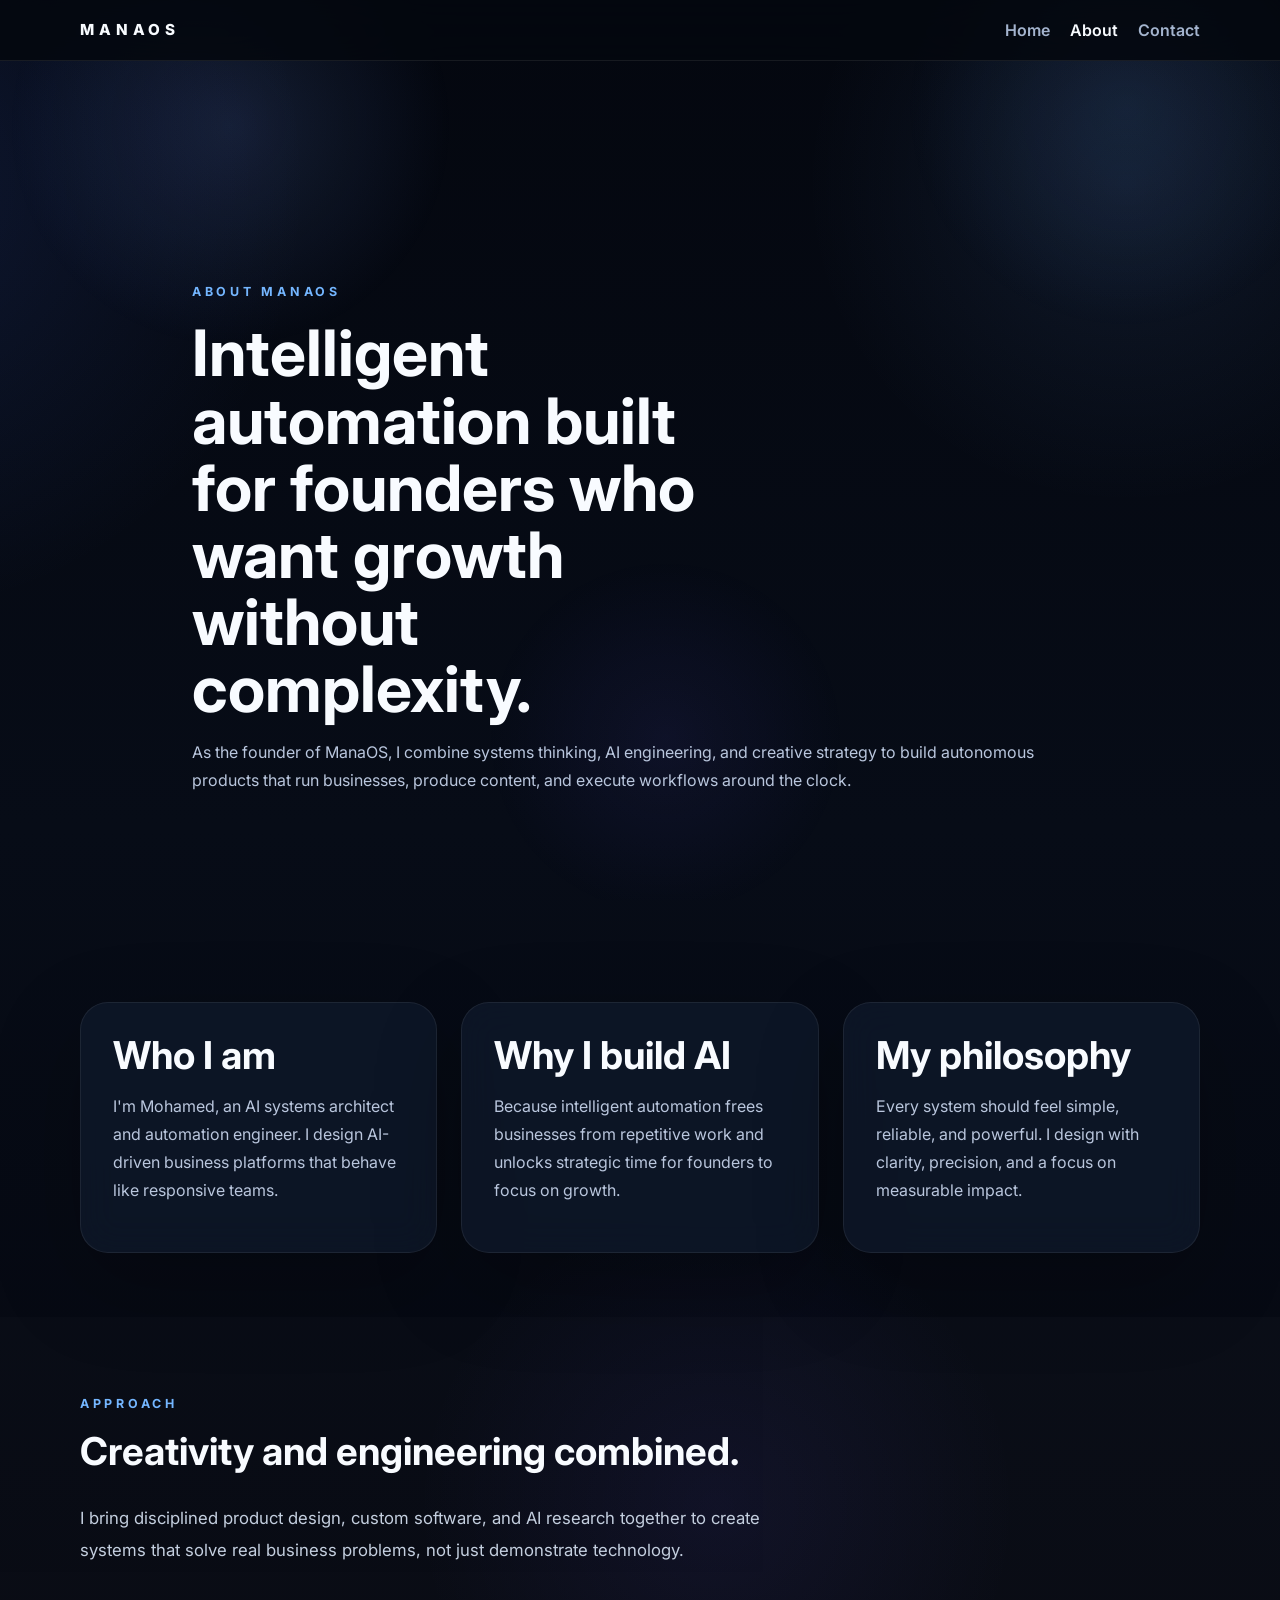
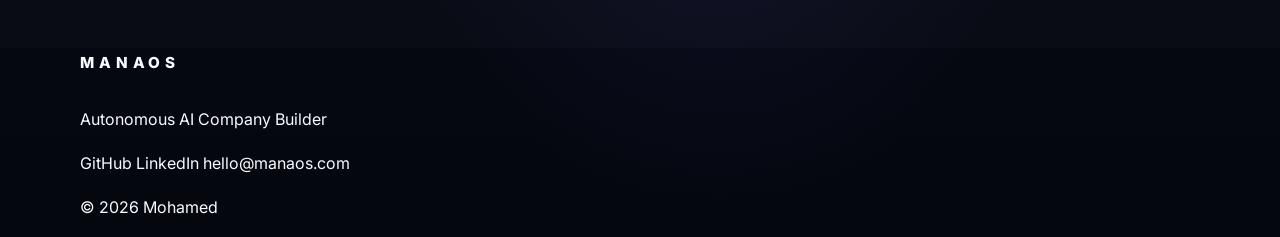
==== about.html @ f394d051 "Initial ManaOS site deploy" ====
<!DOCTYPE html>
<html lang="en">
  <head>
    <meta charset="UTF-8" />
    <meta name="viewport" content="width=device-width, initial-scale=1.0" />
    <title>About ManaOS</title>
    <meta
      name="description"
      content="Learn about ManaOS, the AI systems company that builds autonomous agents, automation, and business intelligence for modern companies."
    />
    <link rel="preconnect" href="https://fonts.googleapis.com" />
    <link rel="preconnect" href="https://fonts.gstatic.com" crossorigin />
    <link
      href="https://fonts.googleapis.com/css2?family=Inter:wght@400;500;600;700;800;900&display=swap"
      rel="stylesheet"
    />
    <link rel="stylesheet" href="styles.css" />
  </head>
  <body>
    <div class="background-layer"></div>

    <header class="site-header">
      <div class="container nav-bar">
        <a class="brand" href="index.html">ManaOS</a>
        <nav class="nav-links" aria-label="Primary navigation">
          <a href="index.html">Home</a>
          <a href="about.html" class="active">About</a>
          <a href="contact.html">Contact</a>
        </nav>
        <button class="nav-toggle" aria-label="Toggle navigation" aria-expanded="false">
          <span></span><span></span><span></span>
        </button>
      </div>
    </header>

    <main class="page-shell">
      <section class="hero-alt">
        <div class="container page-hero">
          <p class="eyebrow">About ManaOS</p>
          <h1>Intelligent automation built for founders who want growth without complexity.</h1>
          <p class="hero-text">As the founder of ManaOS, I combine systems thinking, AI engineering, and creative strategy to build autonomous products that run businesses, produce content, and execute workflows around the clock.</p>
        </div>
      </section>

      <section class="section section-fade">
        <div class="container about-grid">
          <article class="about-card">
            <h2>Who I am</h2>
            <p>I'm Mohamed, an AI systems architect and automation engineer. I design AI-driven business platforms that behave like responsive teams.</p>
          </article>
          <article class="about-card">
            <h2>Why I build AI</h2>
            <p>Because intelligent automation frees businesses from repetitive work and unlocks strategic time for founders to focus on growth.</p>
          </article>
          <article class="about-card">
            <h2>My philosophy</h2>
            <p>Every system should feel simple, reliable, and powerful. I design with clarity, precision, and a focus on measurable impact.</p>
          </article>
        </div>
      </section>

      <section class="section alt-section section-fade">
        <div class="container">
          <div class="section-heading">
            <p class="eyebrow">Approach</p>
            <h2>Creativity and engineering combined.</h2>
          </div>
          <p class="page-text">I bring disciplined product design, custom software, and AI research together to create systems that solve real business problems, not just demonstrate technology.</p>
        </div>
      </section>
    </main>

    <footer class="site-footer">
      <div class="container footer-row">
        <div>
          <a class="brand footer-brand" href="index.html">ManaOS</a>
          <p>Autonomous AI Company Builder</p>
        </div>
        <div>
          <a href="https://github.com/" target="_blank" rel="noreferrer">GitHub</a>
          <a href="https://linkedin.com" target="_blank" rel="noreferrer">LinkedIn</a>
          <a href="mailto:hello@manaos.com">hello@manaos.com</a>
        </div>
        <p>© <span id="year"></span> Mohamed</p>
      </div>
    </footer>

    <script src="script.js"></script>
  </body>
</html>
---- styles.css ----
:root {
  --bg: #04070f;
  --surface: rgba(14, 21, 36, 0.92);
  --surface-soft: rgba(22, 31, 53, 0.92);
  --text: #f8fbff;
  --muted: #a4b4ce;
  --border: rgba(255, 255, 255, 0.08);
  --accent: #7cc1ff;
  --accent-strong: #79a8ff;
  --shadow: 0 30px 90px rgba(0, 0, 0, 0.24);
}

* {
  box-sizing: border-box;
}

html {
  scroll-behavior: smooth;
}

body {
  margin: 0;
  min-height: 100vh;
  font-family: 'Inter', sans-serif;
  color: var(--text);
  background: radial-gradient(circle at top 10% left -10%, rgba(74, 120, 255, 0.14), transparent 20%),
    radial-gradient(circle at 88% 10%, rgba(107, 167, 255, 0.1), transparent 16%),
    radial-gradient(circle at 56% 82%, rgba(109, 92, 255, 0.08), transparent 18%),
    linear-gradient(180deg, #04070f 0%, #070c17 45%, #05070f 100%);
  line-height: 1.75;
}

a {
  color: inherit;
  text-decoration: none;
}

img {
  max-width: 100%;
  display: block;
}

button,
input,
textarea {
  font: inherit;
}

.container {
  width: min(1120px, calc(100% - 2rem));
  margin: 0 auto;
}

.site-header {
  position: sticky;
  top: 0;
  z-index: 20;
  backdrop-filter: blur(20px);
  background: rgba(4, 7, 15, 0.86);
  border-bottom: 1px solid var(--border);
}

.nav-bar {
  display: flex;
  align-items: center;
  justify-content: space-between;
  gap: 1rem;
  padding: 1rem 0;
}

.brand {
  font-size: 0.95rem;
  font-weight: 800;
  letter-spacing: 0.32em;
  text-transform: uppercase;
}

.nav-links {
  display: flex;
  align-items: center;
  gap: 1.25rem;
}

.nav-links a {
  color: var(--muted);
  font-weight: 600;
  transition: color 0.24s ease;
}

.nav-links a.active,
.nav-links a:hover {
  color: var(--text);
}

.nav-toggle {
  display: none;
  background: transparent;
  border: 0;
  padding: 0.3rem;
}

.nav-toggle span {
  display: block;
  width: 1.4rem;
  height: 2px;
  background: var(--text);
  margin: 0.28rem 0;
}

.background-layer {
  position: fixed;
  inset: 0;
  pointer-events: none;
  z-index: -1;
  background: radial-gradient(circle at 18% 14%, rgba(113, 156, 255, 0.15), transparent 17%),
    radial-gradient(circle at 88% 12%, rgba(107, 167, 255, 0.1), transparent 16%),
    radial-gradient(circle at 52% 82%, rgba(109, 92, 255, 0.08), transparent 18%);
}

.hero,
.hero-alt {
  padding: 5rem 0 4rem;
}

.hero {
  min-height: calc(100vh - 92px);
  display: grid;
  align-items: center;
}

.hero-grid,
.contact-grid,
.solution-grid,
.project-grid,
.stack-grid,
.process-grid,
.stats-grid,
.about-grid,
.footer-grid,
.cta-grid {
  display: grid;
  gap: 1.5rem;
}

.hero-grid {
  grid-template-columns: 1.4fr 0.9fr;
  align-items: center;
}

.hero-copy {
  max-width: 42rem;
}

.eyebrow {
  display: inline-block;
  margin-bottom: 1rem;
  font-size: 0.78rem;
  font-weight: 700;
  letter-spacing: 0.3em;
  text-transform: uppercase;
  color: #74b6ff;
}

h1,
h2,
h3 {
  margin: 0;
  line-height: 1.05;
}

h1 {
  font-size: clamp(3rem, 5vw, 4.6rem);
  max-width: 13ch;
}

h2 {
  font-size: clamp(1.95rem, 3vw, 2.7rem);
}

h3 {
  font-size: 1.15rem;
}

.hero-text,
.page-text,
.solution-card p,
.project-card p,
.stack-card p,
.process-step p,
.stat-card p,
.contact-card p,
.about-card p,
.hero-panel p {
  color: #b9c6dd;
}

.hero-actions {
  display: flex;
  flex-wrap: wrap;
  gap: 1rem;
  margin: 2rem 0 2.2rem;
}

.hero-pill-row {
  display: flex;
  flex-wrap: wrap;
  gap: 0.75rem;
}

.hero-pill-row span,
.panel-label {
  display: inline-flex;
  align-items: center;
  padding: 0.65rem 0.95rem;
  border-radius: 999px;
  background: rgba(255, 255, 255, 0.05);
  border: 1px solid rgba(255, 255, 255, 0.08);
  font-size: 0.85rem;
  color: #d8e4f7;
}

.panel-card,
.solution-card,
.project-card,
.stack-card,
.process-step,
.stat-card,
.contact-card,
.about-card,
.hero-panel {
  background: rgba(14, 23, 39, 0.9);
  border: 1px solid rgba(255, 255, 255, 0.07);
  border-radius: 1.75rem;
  box-shadow: var(--shadow);
  backdrop-filter: blur(18px);
}

.hero-panel {
  padding: 2rem;
}

.panel-list {
  list-style: none;
  padding: 0;
  margin: 1.25rem 0 0;
  display: grid;
  gap: 0.85rem;
}

.panel-list li {
  line-height: 1.85;
}

.btn {
  display: inline-flex;
  align-items: center;
  justify-content: center;
  padding: 1rem 1.5rem;
  border-radius: 999px;
  border: 1px solid transparent;
  font-weight: 700;
  cursor: pointer;
  transition: transform 0.24s ease, box-shadow 0.24s ease, border-color 0.24s ease, background-color 0.24s ease;
}

.btn:hover {
  transform: translateY(-2px);
}

.btn-primary {
  background: linear-gradient(135deg, #6ab6ff, #8475ff);
  color: #070912;
  box-shadow: 0 18px 40px rgba(102, 130, 255, 0.24);
}

.btn-secondary {
  background: rgba(255, 255, 255, 0.05);
  border-color: rgba(255, 255, 255, 0.14);
  color: #ecf2ff;
}

.btn-large {
  min-width: 240px;
}

.section {
  padding: 4rem 0;
}

.alt-section {
  background: rgba(255, 255, 255, 0.015);
}

.section-heading {
  margin-bottom: 2rem;
}

.solution-grid,
.project-grid,
.stack-grid,
.process-grid,
.stats-grid,
.about-grid {
  grid-template-columns: repeat(3, minmax(0, 1fr));
}

.solution-card,
.project-card,
.stack-card,
.process-step,
.about-card,
.stat-card,
.contact-card {
  padding: 2rem;
}

.solution-card,
.project-card,
.stack-card,
.process-step,
.stat-card,
.contact-card {
  transition: transform 0.25s ease, border-color 0.25s ease, background 0.25s ease;
}

.solution-card:hover,
.project-card:hover,
.stack-card:hover,
.process-step:hover,
.stat-card:hover,
.contact-card:hover {
  border-color: rgba(114, 168, 255, 0.24);
  transform: translateY(-6px);
}

.project-card {
  display: grid;
  gap: 1rem;
}

.project-icon,
.tech-icon {
  width: 3rem;
  height: 3rem;
  display: inline-flex;
  align-items: center;
  justify-content: center;
  border-radius: 1rem;
  background: rgba(255, 255, 255, 0.06);
  color: #d9e4ff;
  font-weight: 800;
  font-size: 1rem;
}

.stack-card {
  display: grid;
  gap: 1rem;
}

.process-step {
  padding: 1.85rem;
}

.step-number {
  display: inline-flex;
  align-items: center;
  justify-content: center;
  padding: 0.7rem 1rem;
  border-radius: 999px;
  background: rgba(87, 143, 255, 0.17);
  color: #bbd5ff;
  font-size: 0.92rem;
  font-weight: 700;
  margin-bottom: 1rem;
}

.stats-grid {
  grid-template-columns: repeat(5, minmax(0, 1fr));
}

.stat-card {
  text-align: left;
}

.stat-number {
  font-size: clamp(2.5rem, 3vw, 3rem);
  font-weight: 800;
  margin-bottom: 0.8rem;
  color: #ffffff;
}

.cta-section {
  padding: 4.5rem 0;
}

.cta-grid {
  grid-template-columns: 1.6fr 0.9fr;
  align-items: center;
  gap: 2rem;
}

.cta-copy h2 {
  margin-bottom: 1rem;
}

.footer-grid {
  grid-template-columns: 1.1fr 1fr 1fr;
  gap: 1rem;
  align-items: start;
  padding: 2rem 0 2.5rem;
  color: #8e9cb2;
}

.footer-brand {
  display: inline-block;
  margin-bottom: 0.75rem;
}

.footer-nav,
.footer-meta {
  display: flex;
  flex-wrap: wrap;
  gap: 1rem;
}

.footer-nav a,
.footer-meta a {
  color: #a6b1ce;
}

.page-shell {
  padding-top: 4rem;
}

.page-hero {
  max-width: 56rem;
  padding: 4rem 0;
}

.page-text {
  max-width: 44rem;
  color: #c4cfdf;
  font-size: 1.05rem;
  line-height: 1.9;
}

.contact-grid {
  grid-template-columns: 1fr 1fr;
}

.contact-card {
  display: grid;
  gap: 1rem;
}

.contact-card h2 {
  margin-top: 0;
}

.contact-form {
  display: grid;
  gap: 1.2rem;
}

.contact-form label {
  display: grid;
  gap: 0.55rem;
  font-weight: 600;
  color: #e2ecff;
}

.contact-form input,
.contact-form textarea {
  width: 100%;
  padding: 1rem 1.1rem;
  border-radius: 1rem;
  border: 1px solid rgba(255, 255, 255, 0.1);
  background: rgba(255, 255, 255, 0.03);
  color: #f4faff;
}

.section-fade {
  opacity: 0;
  transform: translateY(24px);
  transition: opacity 0.9s ease, transform 0.9s ease;
}

.section-fade.visible {
  opacity: 1;
  transform: translateY(0);
}

@media (max-width: 1080px) {
  .hero-grid,
  .cta-grid {
    grid-template-columns: 1fr;
  }

  .stats-grid {
    grid-template-columns: repeat(2, minmax(0, 1fr));
  }
}

@media (max-width: 860px) {
  .nav-toggle {
    display: block;
  }

  .nav-links {
    position: absolute;
    top: 100%;
    right: 1rem;
    flex-direction: column;
    align-items: flex-start;
    background: rgba(6, 11, 23, 0.96);
    border: 1px solid rgba(255, 255, 255, 0.08);
    padding: 1rem;
    border-radius: 1rem;
    box-shadow: 0 30px 90px rgba(0, 0, 0, 0.32);
    display: none;
  }

  .nav-links.open {
    display: flex;
  }

  .solution-grid,
  .project-grid,
  .stack-grid,
  .process-grid,
  .about-grid,
  .contact-grid {
    grid-template-columns: 1fr;
  }

  .footer-grid {
    grid-template-columns: 1fr;
  }
}

@media (max-width: 640px) {
  h1 {
    font-size: clamp(2.4rem, 7vw, 3.6rem);
  }

  .hero {
    padding-top: 3.5rem;
  }

  .hero-panel,
  .project-card,
  .stack-card,
  .solution-card,
  .process-step,
  .about-card,
  .stat-card,
  .contact-card {
    border-radius: 1.2rem;
  }

  .footer-nav,
  .footer-meta {
    flex-direction: column;
  }
}
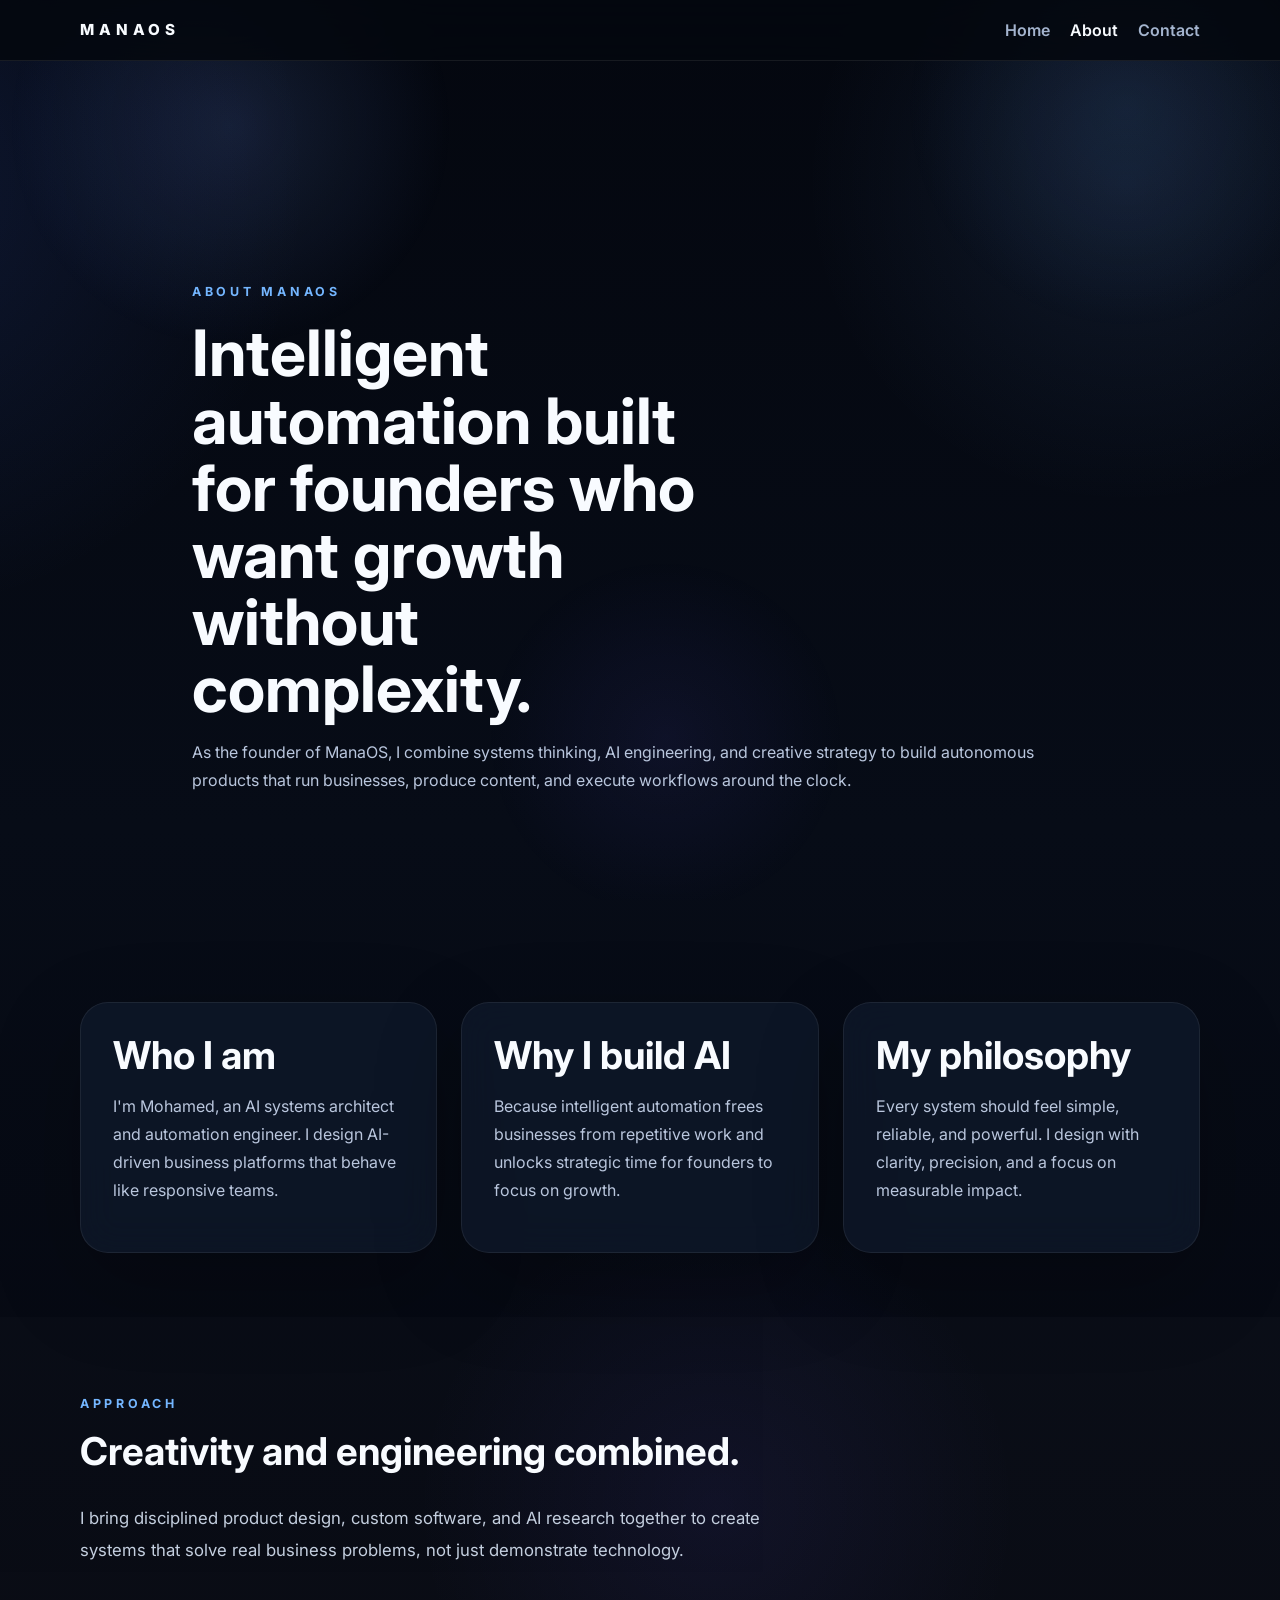
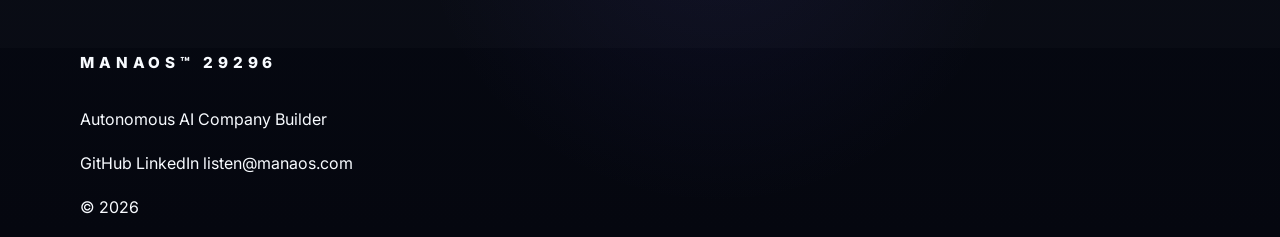
==== commit 1dff8b0f: "fix: expand hero panel and update footer/contact text" ====
--- a/about.html
+++ b/about.html
@@ -73,15 +73,15 @@
     <footer class="site-footer">
       <div class="container footer-row">
         <div>
-          <a class="brand footer-brand" href="index.html">ManaOS</a>
+          <a class="brand footer-brand" href="index.html">ManaOS™ 29296</a>
           <p>Autonomous AI Company Builder</p>
         </div>
         <div>
           <a href="https://github.com/" target="_blank" rel="noreferrer">GitHub</a>
           <a href="https://linkedin.com" target="_blank" rel="noreferrer">LinkedIn</a>
-          <a href="mailto:hello@manaos.com">hello@manaos.com</a>
+          <a href="mailto:listen@manaos.com">listen@manaos.com</a>
         </div>
-        <p>© <span id="year"></span> Mohamed</p>
+        <p>&copy; 2026</p>
       </div>
     </footer>
 
--- a/styles.css
+++ b/styles.css
@@ -1,5 +1,8 @@
 :root {
-  --bg: #04070f;
+  --bg: radial-gradient(circle at top 10% left -10%, rgba(74, 120, 255, 0.14), transparent 20%),
+    radial-gradient(circle at 88% 10%, rgba(107, 167, 255, 0.1), transparent 16%),
+    radial-gradient(circle at 56% 82%, rgba(109, 92, 255, 0.08), transparent 18%),
+    linear-gradient(180deg, #04070f 0%, #070c17 45%, #05070f 100%);
   --surface: rgba(14, 21, 36, 0.92);
   --surface-soft: rgba(22, 31, 53, 0.92);
   --text: #f8fbff;
@@ -8,6 +11,20 @@
   --accent: #7cc1ff;
   --accent-strong: #79a8ff;
   --shadow: 0 30px 90px rgba(0, 0, 0, 0.24);
+  --surface-contrast: rgba(255,255,255,0.03);
+}
+
+/* Light theme variables */
+body.light {
+  --bg: #f7f9fc;
+  --surface: #ffffff;
+  --surface-soft: #f4f7fb;
+  --text: #071021;
+  --muted: #556078;
+  --border: rgba(6, 16, 34, 0.06);
+  --accent: #3b82f6;
+  --accent-strong: #1e40af;
+  --shadow: 0 18px 40px rgba(10, 20, 40, 0.06);
 }
 
 * {
@@ -23,10 +40,7 @@
   min-height: 100vh;
   font-family: 'Inter', sans-serif;
   color: var(--text);
-  background: radial-gradient(circle at top 10% left -10%, rgba(74, 120, 255, 0.14), transparent 20%),
-    radial-gradient(circle at 88% 10%, rgba(107, 167, 255, 0.1), transparent 16%),
-    radial-gradient(circle at 56% 82%, rgba(109, 92, 255, 0.08), transparent 18%),
-    linear-gradient(180deg, #04070f 0%, #070c17 45%, #05070f 100%);
+  background: var(--bg);
   line-height: 1.75;
 }
 
@@ -60,6 +74,30 @@
   border-bottom: 1px solid var(--border);
 }
 
+.nav-actions {
+  display: flex;
+  align-items: center;
+  gap: .5rem;
+}
+
+.theme-toggle {
+  display: none;
+}
+
+/* Typewriter caret */
+[data-typewriter] {
+  /* allow wrapped heading text instead of hiding overflow */
+}
+.hero .typed-caret {
+  display: inline-block;
+  width: 2px;
+  height: 1.2em;
+  background: var(--accent);
+  margin-left: 6px;
+  animation: blink 1s steps(2,start) infinite;
+}
+@keyframes blink { to { visibility: hidden; } }
+
 .nav-bar {
   display: flex;
   align-items: center;
@@ -79,12 +117,14 @@
   display: flex;
   align-items: center;
   gap: 1.25rem;
+  flex-wrap: nowrap;
 }
 
 .nav-links a {
   color: var(--muted);
   font-weight: 600;
   transition: color 0.24s ease;
+  white-space: nowrap;
 }
 
 .nav-links a.active,
@@ -143,12 +183,20 @@
 }
 
 .hero-grid {
-  grid-template-columns: 1.4fr 0.9fr;
-  align-items: center;
+  grid-template-columns: 1.55fr 1fr;
+  align-items: center;
+  gap: 2rem;
 }
 
 .hero-copy {
   max-width: 42rem;
+}
+
+.hero-panel {
+  padding: 2rem;
+  min-width: 360px;
+  width: 100%;
+  max-width: 480px;
 }
 
 .eyebrow {
@@ -239,6 +287,21 @@
   padding: 2rem;
 }
 
+.hero-panel .panel-card {
+  display: grid;
+  gap: 1rem;
+  justify-items: center;
+  text-align: center;
+}
+.hero-panel .panel-list {
+  justify-items: center;
+  align-items: center;
+  width: 100%;
+}
+.hero-panel .panel-list li {
+  width: auto;
+}
+
 .panel-list {
   list-style: none;
   padding: 0;
@@ -404,11 +467,15 @@
 }
 
 .footer-grid {
-  grid-template-columns: 1.1fr 1fr 1fr;
+  grid-template-columns: repeat(3, minmax(0, 1fr));
   gap: 1rem;
-  align-items: start;
+  align-items: center;
   padding: 2rem 0 2.5rem;
   color: #8e9cb2;
+}
+
+.footer-meta p {
+  margin: 0;
 }
 
 .footer-brand {
@@ -443,6 +510,98 @@
   font-size: 1.05rem;
   line-height: 1.9;
 }
+
+/* Project filters and animations */
+.project-filters {
+  display: flex;
+  gap: .5rem;
+  margin-bottom: 1rem;
+}
+.filter-btn {
+  background: rgba(255,255,255,0.03);
+  border: 1px solid rgba(255,255,255,0.03);
+  color: var(--text);
+  padding: .35rem .6rem;
+  border-radius: 8px;
+  cursor: pointer;
+}
+.filter-btn.active { background: var(--accent); color: #fff; }
+.project-card { transition: transform .28s ease, opacity .28s ease; }
+.project-card.hidden { transform: translateY(10px) scale(.98); opacity: 0; pointer-events: none; }
+
+.project-carousel {
+  display: grid;
+  grid-template-columns: auto 1fr auto;
+  gap: 1rem;
+  align-items: center;
+  margin: 1.5rem 0 1rem;
+}
+.carousel-track-wrap {
+  overflow: hidden;
+  border-radius: 1.4rem;
+  border: 1px solid rgba(255, 255, 255, 0.08);
+  max-height: 360px;
+  background: rgba(255, 255, 255, 0.03);
+}
+.carousel-track {
+  display: flex;
+  transition: transform 0.35s ease;
+  min-height: 260px;
+}
+.carousel-slide {
+  min-width: 100%;
+  display: flex;
+  align-items: center;
+  justify-content: center;
+  padding: 1rem;
+}
+.carousel-slide img {
+  width: 100%;
+  height: auto;
+  max-height: 360px;
+  border-radius: 1.2rem;
+  object-fit: cover;
+  display: block;
+}
+.carousel-dots {
+  display: flex;
+  gap: 0.5rem;
+  justify-content: center;
+  margin-bottom: 1rem;
+}
+.carousel-dots button {
+  width: 0.9rem;
+  height: 0.9rem;
+  border-radius: 50%;
+  border: 1px solid rgba(255, 255, 255, 0.22);
+  background: rgba(255, 255, 255, 0.08);
+  cursor: pointer;
+  transition: background-color 0.2s ease, transform 0.2s ease;
+}
+.carousel-dots button.active {
+  background: var(--accent);
+  transform: scale(1.1);
+}
+.carousel-nav {
+  width: 3rem;
+  height: 3rem;
+  border-radius: 50%;
+  border: 1px solid rgba(255,255,255,0.16);
+  background: rgba(255,255,255,0.08);
+  color: #fff;
+  font-size: 1.3rem;
+  cursor: pointer;
+  display: inline-flex;
+  align-items: center;
+  justify-content: center;
+}
+.carousel-nav:disabled {
+  opacity: 0.35;
+  cursor: default;
+}
+
+/* Project modal tweaks */
+.project-modal { max-width: 720px; padding: 1.5rem; }
 
 .contact-grid {
   grid-template-columns: 1fr 1fr;
@@ -477,6 +636,40 @@
   border: 1px solid rgba(255, 255, 255, 0.1);
   background: rgba(255, 255, 255, 0.03);
   color: #f4faff;
+}
+
+/* Formspree UX: success / error messages and field errors */
+.fs-success {
+  background: linear-gradient(90deg,#e6ffea,#d8fff0);
+  color: #064e3b;
+  border: 1px solid rgba(6,78,59,0.08);
+  padding: 0.9rem 1rem;
+  border-radius: 0.8rem;
+  margin-bottom: 1rem;
+}
+.fs-error {
+  background: linear-gradient(90deg,#ffecec,#ffd6d6);
+  color: #6b0217;
+  border: 1px solid rgba(107,2,23,0.08);
+  padding: 0.9rem 1rem;
+  border-radius: 0.8rem;
+  margin-bottom: 1rem;
+}
+.field-error {
+  display: block;
+  color: #ffb4b4;
+  font-size: 0.9rem;
+  min-height: 1.2em;
+  margin-top: 0.35rem;
+}
+/* Honeypot (offscreen) */
+.hp-field {
+  position: absolute !important;
+  left: -10000px !important;
+  top: auto !important;
+  width: 1px !important;
+  height: 1px !important;
+  overflow: hidden !important;
 }
 
 .section-fade {
@@ -563,3 +756,54 @@
     flex-direction: column;
   }
 }
+
+/* Modal for success message */
+.modal-overlay {
+  position: fixed;
+  inset: 0;
+  background: rgba(2,6,23,0.6);
+  display: none;
+  align-items: center;
+  justify-content: center;
+  z-index: 9999;
+  padding: 2rem;
+}
+.modal-overlay.open {
+  display: flex;
+}
+.modal {
+  position: relative;
+  background: linear-gradient(180deg,#0b1220,#071024);
+  border-radius: 12px;
+  padding: 1.25rem 1.5rem;
+  max-width: 540px;
+  width: 100%;
+  box-shadow: 0 40px 120px rgba(2,6,23,0.7);
+  border: 1px solid rgba(255,255,255,0.04);
+}
+.modal-content h3 {
+  margin: 0 0 0.5rem;
+}
+.carousel-placeholder {
+  color: #d8e4ff;
+  font-size: 0.95rem;
+  text-align: center;
+  padding: 2.5rem 1rem;
+}
+.modal-content p {
+  color: #c7d5ea;
+  margin-bottom: 1rem;
+}
+.modal-close {
+  position: absolute;
+  right: 1.5rem;
+  top: 1rem;
+  background: transparent;
+  border: 0;
+  color: #dfeaff;
+  font-size: 1.6rem;
+  cursor: pointer;
+}
+.modal-ok {
+  margin-top: 0.5rem;
+}
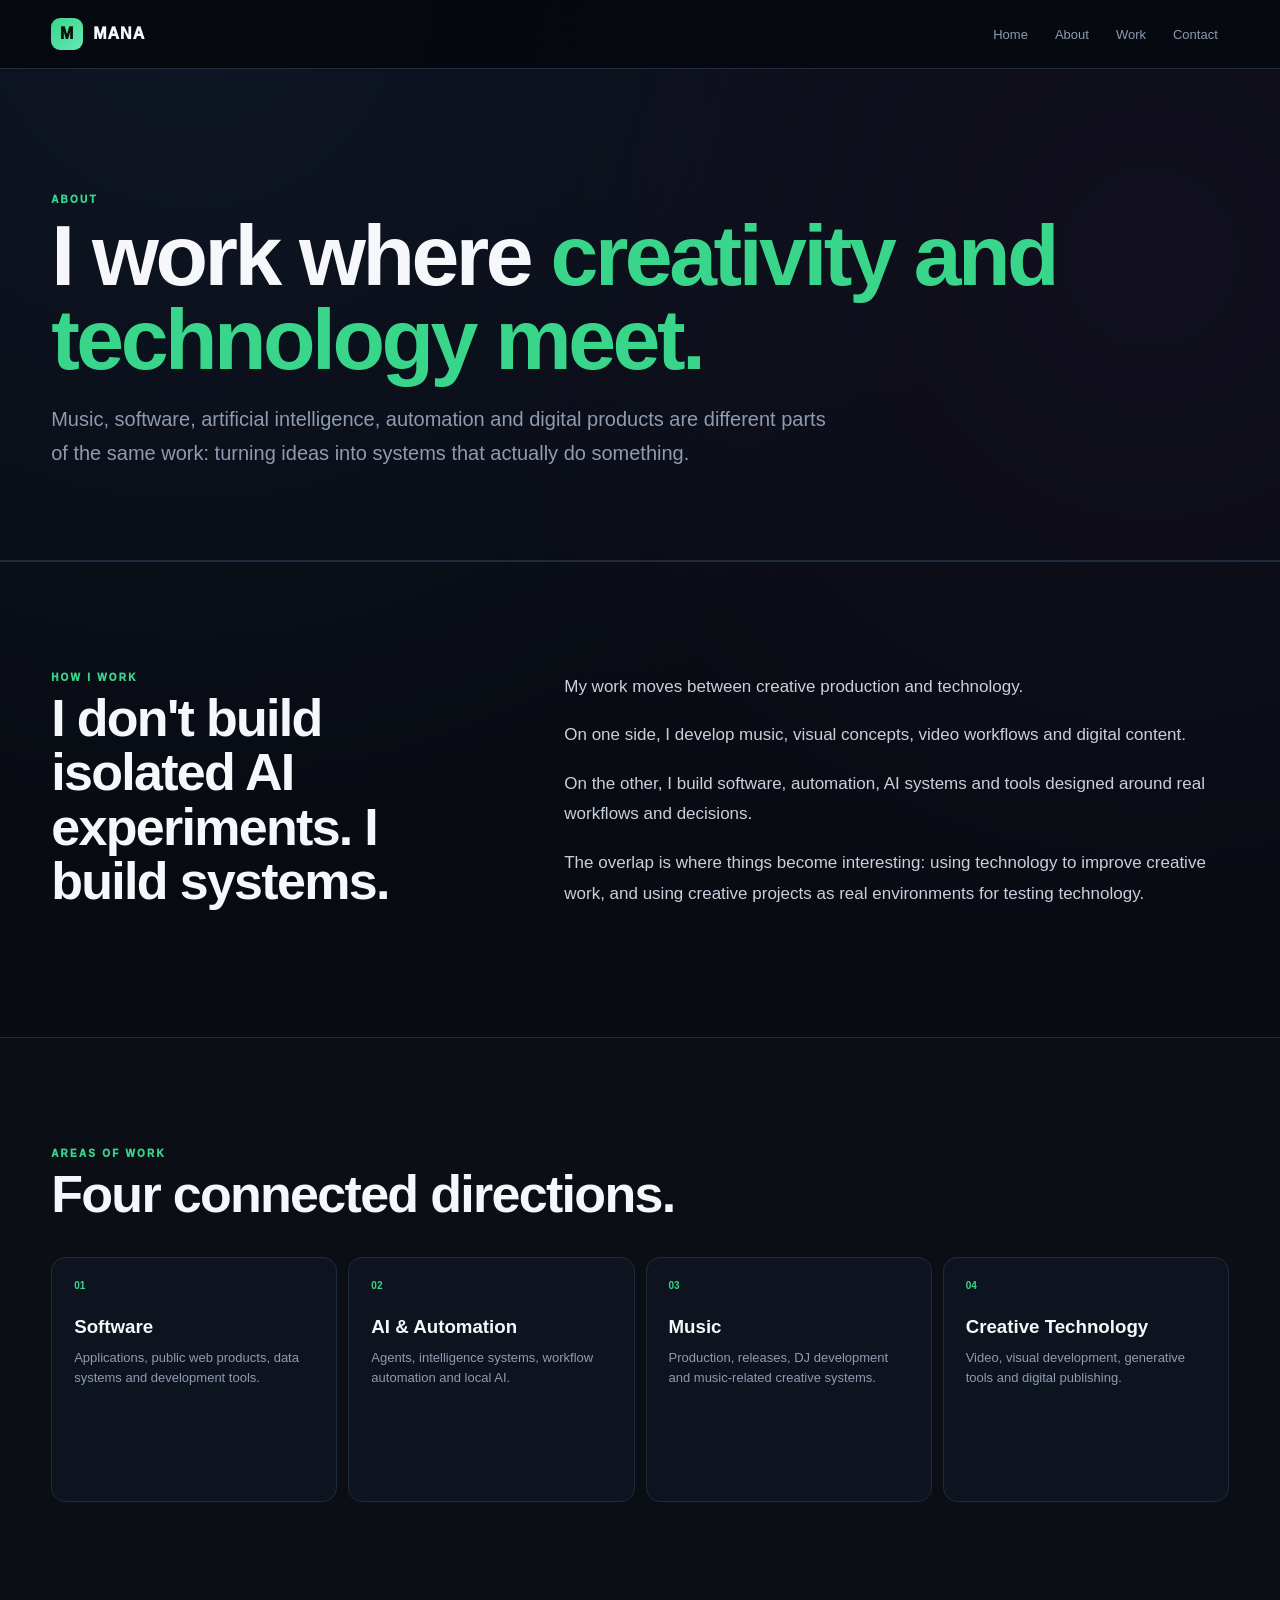
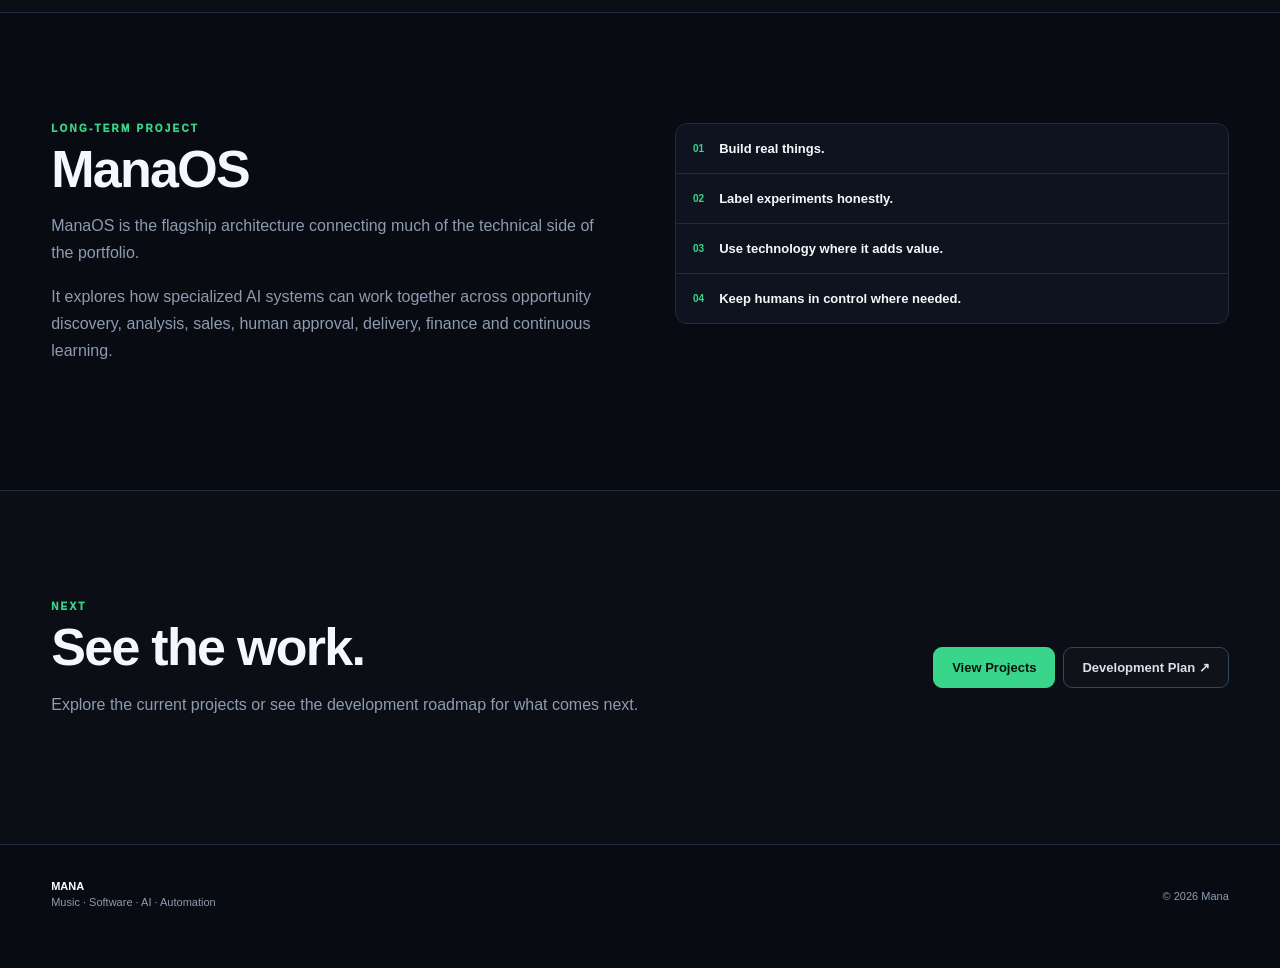
==== commit fe407cc9: "Rebuild Creative Hub V3.1" ====
--- a/about.html
+++ b/about.html
@@ -1,90 +1,425 @@
-<!DOCTYPE html>
+﻿<!DOCTYPE html>
 <html lang="en">
-  <head>
-    <meta charset="UTF-8" />
-    <meta name="viewport" content="width=device-width, initial-scale=1.0" />
-    <title>About ManaOS</title>
-    <meta
-      name="description"
-      content="Learn about ManaOS, the AI systems company that builds autonomous agents, automation, and business intelligence for modern companies."
-    />
-    <link rel="preconnect" href="https://fonts.googleapis.com" />
-    <link rel="preconnect" href="https://fonts.gstatic.com" crossorigin />
-    <link
-      href="https://fonts.googleapis.com/css2?family=Inter:wght@400;500;600;700;800;900&display=swap"
-      rel="stylesheet"
-    />
-    <link rel="stylesheet" href="styles.css" />
-  </head>
-  <body>
-    <div class="background-layer"></div>
-
-    <header class="site-header">
-      <div class="container nav-bar">
-        <a class="brand" href="index.html">ManaOS</a>
-        <nav class="nav-links" aria-label="Primary navigation">
-          <a href="index.html">Home</a>
-          <a href="about.html" class="active">About</a>
-          <a href="contact.html">Contact</a>
-        </nav>
-        <button class="nav-toggle" aria-label="Toggle navigation" aria-expanded="false">
-          <span></span><span></span><span></span>
-        </button>
-      </div>
-    </header>
-
-    <main class="page-shell">
-      <section class="hero-alt">
-        <div class="container page-hero">
-          <p class="eyebrow">About ManaOS</p>
-          <h1>Intelligent automation built for founders who want growth without complexity.</h1>
-          <p class="hero-text">As the founder of ManaOS, I combine systems thinking, AI engineering, and creative strategy to build autonomous products that run businesses, produce content, and execute workflows around the clock.</p>
-        </div>
-      </section>
-
-      <section class="section section-fade">
-        <div class="container about-grid">
-          <article class="about-card">
-            <h2>Who I am</h2>
-            <p>I'm Mohamed, an AI systems architect and automation engineer. I design AI-driven business platforms that behave like responsive teams.</p>
-          </article>
-          <article class="about-card">
-            <h2>Why I build AI</h2>
-            <p>Because intelligent automation frees businesses from repetitive work and unlocks strategic time for founders to focus on growth.</p>
-          </article>
-          <article class="about-card">
-            <h2>My philosophy</h2>
-            <p>Every system should feel simple, reliable, and powerful. I design with clarity, precision, and a focus on measurable impact.</p>
-          </article>
-        </div>
-      </section>
-
-      <section class="section alt-section section-fade">
-        <div class="container">
-          <div class="section-heading">
-            <p class="eyebrow">Approach</p>
-            <h2>Creativity and engineering combined.</h2>
-          </div>
-          <p class="page-text">I bring disciplined product design, custom software, and AI research together to create systems that solve real business problems, not just demonstrate technology.</p>
-        </div>
-      </section>
-    </main>
-
-    <footer class="site-footer">
-      <div class="container footer-row">
+
+<head>
+
+  <meta charset="UTF-8">
+
+  <meta
+    name="viewport"
+    content="width=device-width, initial-scale=1.0"
+  >
+
+  <meta
+    name="description"
+    content="About Mana — creator and developer working across music, software, AI, automation and digital products."
+  >
+
+  <title>
+    About — Mana
+  </title>
+
+  <link
+    rel="stylesheet"
+    href="styles.css?v=3.1.0"
+  >
+
+</head>
+
+
+<body>
+
+  <header class="site-header">
+
+    <div class="nav-shell">
+
+      <a
+        class="brand"
+        href="index.html"
+      >
+        <span class="brand-mark">
+          M
+        </span>
+
+        <span>
+          MANA
+        </span>
+      </a>
+
+
+      <nav class="desktop-nav">
+
+        <a href="index.html">
+          Home
+        </a>
+
+        <a href="about.html">
+          About
+        </a>
+
+        <a href="index.html#projects">
+          Work
+        </a>
+
+        <a href="contact.html">
+          Contact
+        </a>
+
+      </nav>
+
+
+      <button
+        id="menuButton"
+        class="menu-button"
+        type="button"
+        aria-label="Open navigation"
+        aria-expanded="false"
+      >
+        Menu
+      </button>
+
+    </div>
+
+
+    <nav
+      id="mobileNav"
+      class="mobile-nav"
+      hidden
+    >
+
+      <a href="index.html">
+        Home
+      </a>
+
+      <a href="about.html">
+        About
+      </a>
+
+      <a href="index.html#projects">
+        Work
+      </a>
+
+      <a href="contact.html">
+        Contact
+      </a>
+
+    </nav>
+
+  </header>
+
+
+  <main>
+
+
+    <section class="subpage-hero">
+
+      <div class="container">
+
+        <p class="eyebrow">
+          ABOUT
+        </p>
+
+        <h1>
+          I work where
+          <span>
+            creativity and technology meet.
+          </span>
+        </h1>
+
+        <p class="subpage-lead">
+          Music, software, artificial intelligence,
+          automation and digital products are different
+          parts of the same work: turning ideas into
+          systems that actually do something.
+        </p>
+
+      </div>
+
+    </section>
+
+
+    <section class="section">
+
+      <div class="container about-story">
+
         <div>
-          <a class="brand footer-brand" href="index.html">ManaOS™ 29296</a>
-          <p>Autonomous AI Company Builder</p>
-        </div>
+
+          <p class="eyebrow">
+            HOW I WORK
+          </p>
+
+          <h2>
+            I don't build isolated AI experiments.
+            I build systems.
+          </h2>
+
+        </div>
+
+
+        <div class="about-copy">
+
+          <p>
+            My work moves between creative production
+            and technology.
+          </p>
+
+          <p>
+            On one side, I develop music, visual concepts,
+            video workflows and digital content.
+          </p>
+
+          <p>
+            On the other, I build software, automation,
+            AI systems and tools designed around real
+            workflows and decisions.
+          </p>
+
+          <p>
+            The overlap is where things become interesting:
+            using technology to improve creative work,
+            and using creative projects as real environments
+            for testing technology.
+          </p>
+
+        </div>
+
+      </div>
+
+    </section>
+
+
+    <section class="section section-alt">
+
+      <div class="container">
+
+        <div class="section-heading">
+
+          <p class="eyebrow">
+            AREAS OF WORK
+          </p>
+
+          <h2>
+            Four connected directions.
+          </h2>
+
+        </div>
+
+
+        <div class="category-grid">
+
+          <article class="category-card">
+
+            <span class="category-index">
+              01
+            </span>
+
+            <h3>
+              Software
+            </h3>
+
+            <p>
+              Applications, public web products,
+              data systems and development tools.
+            </p>
+
+          </article>
+
+
+          <article class="category-card">
+
+            <span class="category-index">
+              02
+            </span>
+
+            <h3>
+              AI & Automation
+            </h3>
+
+            <p>
+              Agents, intelligence systems,
+              workflow automation and local AI.
+            </p>
+
+          </article>
+
+
+          <article class="category-card">
+
+            <span class="category-index">
+              03
+            </span>
+
+            <h3>
+              Music
+            </h3>
+
+            <p>
+              Production, releases, DJ development
+              and music-related creative systems.
+            </p>
+
+          </article>
+
+
+          <article class="category-card">
+
+            <span class="category-index">
+              04
+            </span>
+
+            <h3>
+              Creative Technology
+            </h3>
+
+            <p>
+              Video, visual development,
+              generative tools and digital publishing.
+            </p>
+
+          </article>
+
+        </div>
+
+      </div>
+
+    </section>
+
+
+    <section class="section">
+
+      <div class="container about-flagship">
+
         <div>
-          <a href="https://github.com/" target="_blank" rel="noreferrer">GitHub</a>
-          <a href="https://linkedin.com" target="_blank" rel="noreferrer">LinkedIn</a>
-          <a href="mailto:listen@manaos.com">listen@manaos.com</a>
-        </div>
-        <p>&copy; 2026</p>
-      </div>
-    </footer>
-
-    <script src="script.js"></script>
-  </body>
+
+          <p class="eyebrow">
+            LONG-TERM PROJECT
+          </p>
+
+          <h2>
+            ManaOS
+          </h2>
+
+          <p>
+            ManaOS is the flagship architecture connecting
+            much of the technical side of the portfolio.
+          </p>
+
+          <p>
+            It explores how specialized AI systems can work
+            together across opportunity discovery, analysis,
+            sales, human approval, delivery, finance and
+            continuous learning.
+          </p>
+
+        </div>
+
+
+        <div class="about-principles">
+
+          <article>
+            <span>01</span>
+            <strong>Build real things.</strong>
+          </article>
+
+          <article>
+            <span>02</span>
+            <strong>Label experiments honestly.</strong>
+          </article>
+
+          <article>
+            <span>03</span>
+            <strong>Use technology where it adds value.</strong>
+          </article>
+
+          <article>
+            <span>04</span>
+            <strong>Keep humans in control where needed.</strong>
+          </article>
+
+        </div>
+
+      </div>
+
+    </section>
+
+
+    <section class="section section-alt">
+
+      <div class="container contact-layout">
+
+        <div>
+
+          <p class="eyebrow">
+            NEXT
+          </p>
+
+          <h2>
+            See the work.
+          </h2>
+
+          <p>
+            Explore the current projects or see the
+            development roadmap for what comes next.
+          </p>
+
+        </div>
+
+
+        <div class="contact-actions">
+
+          <a
+            class="button primary"
+            href="index.html#projects"
+          >
+            View Projects
+          </a>
+
+          <a
+            class="button secondary"
+            href="https://manarazek-hue.github.io/development-dashboard/?view=presentation"
+            target="_blank"
+            rel="noopener noreferrer"
+          >
+            Development Plan ↗
+          </a>
+
+        </div>
+
+      </div>
+
+    </section>
+
+
+  </main>
+
+
+  <footer>
+
+    <div class="container footer-layout">
+
+      <div>
+
+        <strong>
+          MANA
+        </strong>
+
+        <p>
+          Music · Software · AI · Automation
+        </p>
+
+      </div>
+
+      <p>
+        © 2026 Mana
+      </p>
+
+    </div>
+
+  </footer>
+
+
+  <script src="script.js?v=3.1.0"></script>
+
+</body>
+
 </html>
--- a/styles.css
+++ b/styles.css
@@ -1,809 +1,2225 @@
-:root {
-  --bg: radial-gradient(circle at top 10% left -10%, rgba(74, 120, 255, 0.14), transparent 20%),
-    radial-gradient(circle at 88% 10%, rgba(107, 167, 255, 0.1), transparent 16%),
-    radial-gradient(circle at 56% 82%, rgba(109, 92, 255, 0.08), transparent 18%),
-    linear-gradient(180deg, #04070f 0%, #070c17 45%, #05070f 100%);
-  --surface: rgba(14, 21, 36, 0.92);
-  --surface-soft: rgba(22, 31, 53, 0.92);
-  --text: #f8fbff;
-  --muted: #a4b4ce;
-  --border: rgba(255, 255, 255, 0.08);
-  --accent: #7cc1ff;
-  --accent-strong: #79a8ff;
-  --shadow: 0 30px 90px rgba(0, 0, 0, 0.24);
-  --surface-contrast: rgba(255,255,255,0.03);
-}
-
-/* Light theme variables */
-body.light {
-  --bg: #f7f9fc;
-  --surface: #ffffff;
-  --surface-soft: #f4f7fb;
-  --text: #071021;
-  --muted: #556078;
-  --border: rgba(6, 16, 34, 0.06);
-  --accent: #3b82f6;
-  --accent-strong: #1e40af;
-  --shadow: 0 18px 40px rgba(10, 20, 40, 0.06);
-}
+﻿:root {
+  --bg: #080b12;
+  --surface: #0e141f;
+  --surface-2: #121a27;
+  --surface-3: #172131;
+
+  --line: #202b3b;
+  --line-bright: #34455e;
+
+  --text: #f5f7fb;
+  --muted: #8e9bb0;
+  --muted-2: #637086;
+
+  --green: #39d58a;
+  --blue: #6699ff;
+  --orange: #ffb65b;
+
+  --radius: 18px;
+
+  --shadow:
+    0 25px 80px
+    rgba(0,0,0,.28);
+}
+
 
 * {
   box-sizing: border-box;
 }
 
+
 html {
   scroll-behavior: smooth;
 }
 
+
 body {
   margin: 0;
+
   min-height: 100vh;
-  font-family: 'Inter', sans-serif;
+
+  background:
+    radial-gradient(
+      circle at 15% 0%,
+      rgba(53,86,150,.14),
+      transparent 30%
+    ),
+    radial-gradient(
+      circle at 90% 10%,
+      rgba(117,62,155,.09),
+      transparent 28%
+    ),
+    var(--bg);
+
   color: var(--text);
-  background: var(--bg);
-  line-height: 1.75;
-}
+
+  font-family:
+    Inter,
+    "Segoe UI",
+    Arial,
+    sans-serif;
+}
+
+
+a,
+button {
+  font: inherit;
+}
+
 
 a {
   color: inherit;
-  text-decoration: none;
-}
-
-img {
-  max-width: 100%;
-  display: block;
-}
-
-button,
-input,
-textarea {
-  font: inherit;
-}
+}
+
+
+button {
+  color: inherit;
+}
+
 
 .container {
-  width: min(1120px, calc(100% - 2rem));
-  margin: 0 auto;
-}
+  width: min(1180px, 92%);
+  margin: auto;
+}
+
+
+/* =========================================================
+   HEADER
+   ========================================================= */
 
 .site-header {
   position: sticky;
   top: 0;
-  z-index: 20;
-  backdrop-filter: blur(20px);
-  background: rgba(4, 7, 15, 0.86);
-  border-bottom: 1px solid var(--border);
-}
-
-.nav-actions {
+
+  z-index: 100;
+
+  border-bottom:
+    1px solid var(--line);
+
+  background:
+    rgba(6,9,15,.92);
+
+  backdrop-filter:
+    blur(16px);
+}
+
+
+.nav-shell {
+  width: min(1180px, 92%);
+
+  min-height: 68px;
+
+  margin: auto;
+
   display: flex;
+
   align-items: center;
-  gap: .5rem;
-}
-
-.theme-toggle {
+
+  gap: 35px;
+}
+
+
+.brand {
+  display: flex;
+
+  align-items: center;
+
+  gap: 10px;
+
+  text-decoration: none;
+
+  font-weight: 950;
+
+  letter-spacing: 1px;
+}
+
+
+.brand-mark {
+  width: 32px;
+  height: 32px;
+
+  display: grid;
+
+  place-items: center;
+
+  border-radius: 9px;
+
+  background:
+    linear-gradient(
+      135deg,
+      var(--green),
+      #66e8b6
+    );
+
+  color: #04140c;
+
+  font-weight: 950;
+}
+
+
+.desktop-nav {
+  margin-left: auto;
+
+  display: flex;
+
+  gap: 5px;
+}
+
+
+.desktop-nav a {
+  padding:
+    8px 11px;
+
+  border-radius: 8px;
+
+  color: var(--muted);
+
+  text-decoration: none;
+
+  font-size: 13px;
+}
+
+
+.desktop-nav a:hover {
+  color: white;
+
+  background:
+    var(--surface);
+}
+
+
+.menu-button {
   display: none;
-}
-
-/* Typewriter caret */
-[data-typewriter] {
-  /* allow wrapped heading text instead of hiding overflow */
-}
-.hero .typed-caret {
-  display: inline-block;
-  width: 2px;
-  height: 1.2em;
-  background: var(--accent);
-  margin-left: 6px;
-  animation: blink 1s steps(2,start) infinite;
-}
-@keyframes blink { to { visibility: hidden; } }
-
-.nav-bar {
-  display: flex;
-  align-items: center;
-  justify-content: space-between;
-  gap: 1rem;
-  padding: 1rem 0;
-}
-
-.brand {
-  font-size: 0.95rem;
-  font-weight: 800;
-  letter-spacing: 0.32em;
-  text-transform: uppercase;
-}
-
-.nav-links {
-  display: flex;
-  align-items: center;
-  gap: 1.25rem;
-  flex-wrap: nowrap;
-}
-
-.nav-links a {
-  color: var(--muted);
-  font-weight: 600;
-  transition: color 0.24s ease;
-  white-space: nowrap;
-}
-
-.nav-links a.active,
-.nav-links a:hover {
-  color: var(--text);
-}
-
-.nav-toggle {
+
+  margin-left: auto;
+
+  border:
+    1px solid var(--line);
+
+  border-radius: 8px;
+
+  padding:
+    8px 12px;
+
+  background: transparent;
+
+  cursor: pointer;
+}
+
+
+.mobile-nav {
+  width: min(1180px, 92%);
+
+  margin: auto;
+
+  padding:
+    0 0 15px;
+
+  display: grid;
+
+  gap: 5px;
+}
+
+
+.mobile-nav[hidden] {
   display: none;
-  background: transparent;
-  border: 0;
-  padding: 0.3rem;
-}
-
-.nav-toggle span {
-  display: block;
-  width: 1.4rem;
-  height: 2px;
-  background: var(--text);
-  margin: 0.28rem 0;
-}
-
-.background-layer {
-  position: fixed;
-  inset: 0;
-  pointer-events: none;
-  z-index: -1;
-  background: radial-gradient(circle at 18% 14%, rgba(113, 156, 255, 0.15), transparent 17%),
-    radial-gradient(circle at 88% 12%, rgba(107, 167, 255, 0.1), transparent 16%),
-    radial-gradient(circle at 52% 82%, rgba(109, 92, 255, 0.08), transparent 18%);
-}
-
-.hero,
-.hero-alt {
-  padding: 5rem 0 4rem;
-}
-
-.hero {
-  min-height: calc(100vh - 92px);
-  display: grid;
-  align-items: center;
-}
-
-.hero-grid,
-.contact-grid,
-.solution-grid,
-.project-grid,
-.stack-grid,
-.process-grid,
-.stats-grid,
-.about-grid,
-.footer-grid,
-.cta-grid {
-  display: grid;
-  gap: 1.5rem;
-}
-
-.hero-grid {
-  grid-template-columns: 1.55fr 1fr;
-  align-items: center;
-  gap: 2rem;
-}
-
-.hero-copy {
-  max-width: 42rem;
-}
-
-.hero-panel {
-  padding: 2rem;
-  min-width: 360px;
-  width: 100%;
-  max-width: 480px;
-}
+}
+
+
+.mobile-nav a {
+  padding: 10px;
+
+  border-radius: 8px;
+
+  color: var(--muted);
+
+  text-decoration: none;
+}
+
+
+.mobile-nav a:hover {
+  color: white;
+
+  background:
+    var(--surface);
+}
+
+
+/* =========================================================
+   TYPOGRAPHY
+   ========================================================= */
 
 .eyebrow {
-  display: inline-block;
-  margin-bottom: 1rem;
-  font-size: 0.78rem;
-  font-weight: 700;
-  letter-spacing: 0.3em;
-  text-transform: uppercase;
-  color: #74b6ff;
-}
+  margin:
+    0 0 8px;
+
+  color: var(--green);
+
+  font-size: 10px;
+
+  font-weight: 950;
+
+  letter-spacing: 2.2px;
+}
+
 
 h1,
 h2,
+h3,
+p {
+  overflow-wrap: anywhere;
+}
+
+
+h1 {
+  margin:
+    0 0 20px;
+
+  font-size:
+    clamp(48px,7vw,86px);
+
+  line-height: .98;
+
+  letter-spacing: -3.5px;
+}
+
+
+h1 span {
+  color: var(--green);
+}
+
+
+h2 {
+  margin:
+    0 0 13px;
+
+  font-size:
+    clamp(32px,4.5vw,52px);
+
+  line-height: 1.05;
+
+  letter-spacing: -1.7px;
+}
+
+
 h3 {
-  margin: 0;
-  line-height: 1.05;
-}
-
-h1 {
-  font-size: clamp(3rem, 5vw, 4.6rem);
-  max-width: 13ch;
-}
-
-h2 {
-  font-size: clamp(1.95rem, 3vw, 2.7rem);
-}
-
-h3 {
-  font-size: 1.15rem;
-}
-
-.hero-text,
-.page-text,
-.solution-card p,
-.project-card p,
-.stack-card p,
-.process-step p,
-.stat-card p,
-.contact-card p,
-.about-card p,
-.hero-panel p {
-  color: #b9c6dd;
-}
+  margin:
+    0 0 10px;
+}
+
+
+/* =========================================================
+   BUTTONS
+   ========================================================= */
+
+.button {
+  display: inline-flex;
+
+  align-items: center;
+
+  justify-content: center;
+
+  padding:
+    12px 18px;
+
+  border-radius: 9px;
+
+  text-decoration: none;
+
+  font-weight: 850;
+
+  font-size: 13px;
+}
+
+
+.button.primary {
+  border:
+    1px solid var(--green);
+
+  background: var(--green);
+
+  color: #04140c;
+}
+
+
+.button.secondary {
+  border:
+    1px solid var(--line-bright);
+
+  background:
+    rgba(255,255,255,.015);
+
+  color: #d9e0e9;
+}
+
+
+.button:hover {
+  filter: brightness(1.07);
+}
+
+
+/* =========================================================
+   HERO
+   ========================================================= */
+
+.hero {
+  padding:
+    clamp(70px,10vw,135px)
+    0
+    clamp(70px,9vw,115px);
+}
+
+
+.hero-grid {
+  display: grid;
+
+  grid-template-columns:
+    minmax(0,1.4fr)
+    minmax(300px,.6fr);
+
+  gap: 65px;
+
+  align-items: center;
+}
+
+
+.hero-lead {
+  max-width: 760px;
+
+  margin:
+    0 0 28px;
+
+  color: var(--muted);
+
+  font-size:
+    clamp(16px,2vw,20px);
+
+  line-height: 1.7;
+}
+
 
 .hero-actions {
   display: flex;
+
   flex-wrap: wrap;
-  gap: 1rem;
-  margin: 2rem 0 2.2rem;
-}
-
-.hero-pill-row {
+
+  gap: 9px;
+}
+
+
+.hero-panel {
+  padding: 24px;
+
+  border:
+    1px solid var(--line);
+
+  border-radius: var(--radius);
+
+  background:
+    linear-gradient(
+      145deg,
+      rgba(18,26,39,.94),
+      rgba(10,15,24,.94)
+    );
+
+  box-shadow:
+    var(--shadow);
+}
+
+
+.panel-label {
+  margin:
+    0 0 16px;
+
+  color: var(--muted);
+
+  font-size: 9px;
+
+  font-weight: 900;
+
+  letter-spacing: 1.5px;
+}
+
+
+.focus-list {
+  display: grid;
+
+  gap: 1px;
+
+  overflow: hidden;
+
+  border:
+    1px solid var(--line);
+
+  border-radius: 10px;
+
+  background:
+    var(--line);
+}
+
+
+.focus-list > div {
+  padding:
+    14px;
+
   display: flex;
+
+  align-items: center;
+
+  gap: 12px;
+
+  background:
+    var(--surface);
+}
+
+
+.focus-list span {
+  color: var(--green);
+
+  font-size: 10px;
+
+  font-weight: 900;
+}
+
+
+.focus-list strong {
+  font-size: 13px;
+}
+
+
+/* =========================================================
+   SECTIONS
+   ========================================================= */
+
+.section {
+  padding:
+    clamp(65px,9vw,110px)
+    0;
+
+  border-top:
+    1px solid var(--line);
+}
+
+
+.section-alt {
+  background:
+    rgba(255,255,255,.012);
+}
+
+
+.section-heading {
+  max-width: 800px;
+
+  margin-bottom: 35px;
+}
+
+
+.section-heading.compact {
+  margin-bottom: 28px;
+}
+
+
+.section-heading > p:last-child {
+  color: var(--muted);
+
+  line-height: 1.7;
+
+  font-size: 15px;
+}
+
+
+/* =========================================================
+   CATEGORIES
+   ========================================================= */
+
+.category-grid {
+  display: grid;
+
+  grid-template-columns:
+    repeat(4,1fr);
+
+  gap: 11px;
+}
+
+
+.category-card {
+  min-height: 245px;
+
+  padding: 22px;
+
+  display: flex;
+
+  flex-direction: column;
+
+  border:
+    1px solid var(--line);
+
+  border-radius: 14px;
+
+  background:
+    var(--surface);
+}
+
+
+.category-index {
+  color: var(--green);
+
+  font-size: 10px;
+
+  font-weight: 900;
+}
+
+
+.category-card h3 {
+  margin:
+    25px 0 10px;
+}
+
+
+.category-card p {
+  margin:
+    0 0 20px;
+
+  color: var(--muted);
+
+  line-height: 1.6;
+
+  font-size: 13px;
+}
+
+
+.tag-row {
+  margin-top: auto;
+
+  display: flex;
+
   flex-wrap: wrap;
-  gap: 0.75rem;
-}
-
-.hero-pill-row span,
-.panel-label {
-  display: inline-flex;
+
+  gap: 6px;
+}
+
+
+.tag-row span {
+  padding:
+    5px 8px;
+
+  border:
+    1px solid var(--line);
+
+  border-radius: 50px;
+
+  color: var(--muted);
+
+  font-size: 9px;
+}
+
+
+/* =========================================================
+   FLAGSHIP
+   ========================================================= */
+
+.flagship-layout {
+  display: grid;
+
+  grid-template-columns:
+    minmax(0,1fr)
+    minmax(320px,.9fr);
+
+  gap: 65px;
+
+  align-items: start;
+}
+
+
+.status-row {
+  margin-bottom: 13px;
+}
+
+
+.status {
+  display: inline-block;
+
+  padding:
+    5px 8px;
+
+  border-radius: 50px;
+
+  font-size: 8px;
+
+  font-weight: 950;
+
+  letter-spacing: 1px;
+}
+
+
+.status.active {
+  color: #bad1ff;
+
+  border:
+    1px solid
+    rgba(102,153,255,.35);
+
+  background:
+    rgba(102,153,255,.06);
+}
+
+
+.status.working {
+  color: var(--green);
+
+  border:
+    1px solid
+    rgba(57,213,138,.35);
+
+  background:
+    rgba(57,213,138,.06);
+}
+
+
+.status.prototype {
+  color: var(--orange);
+
+  border:
+    1px solid
+    rgba(255,182,91,.35);
+
+  background:
+    rgba(255,182,91,.06);
+}
+
+
+.status.concept {
+  color: #b99be8;
+
+  border:
+    1px solid
+    rgba(185,155,232,.35);
+
+  background:
+    rgba(185,155,232,.05);
+}
+
+
+.flagship-title {
+  margin-bottom: 2px;
+
+  font-size:
+    clamp(48px,7vw,80px);
+}
+
+
+.flagship-subtitle {
+  margin:
+    0 0 25px;
+
+  color: var(--green);
+
+  font-size: 17px;
+
+  font-weight: 850;
+}
+
+
+.flagship-copy {
+  color: var(--muted);
+
+  line-height: 1.75;
+
+  font-size: 15px;
+}
+
+
+.flagship-panel {
+  padding: 24px;
+
+  border:
+    1px solid var(--line);
+
+  border-radius: var(--radius);
+
+  background:
+    var(--surface);
+}
+
+
+.pipeline {
+  display: flex;
+
+  flex-wrap: wrap;
+
   align-items: center;
-  padding: 0.65rem 0.95rem;
-  border-radius: 999px;
-  background: rgba(255, 255, 255, 0.05);
-  border: 1px solid rgba(255, 255, 255, 0.08);
-  font-size: 0.85rem;
-  color: #d8e4f7;
-}
-
-.panel-card,
-.solution-card,
-.project-card,
-.stack-card,
-.process-step,
-.stat-card,
-.contact-card,
-.about-card,
-.hero-panel {
-  background: rgba(14, 23, 39, 0.9);
-  border: 1px solid rgba(255, 255, 255, 0.07);
-  border-radius: 1.75rem;
+
+  gap: 8px;
+}
+
+
+.pipeline span {
+  padding:
+    7px 9px;
+
+  border:
+    1px solid var(--line);
+
+  border-radius: 7px;
+
+  font-size: 10px;
+
+  font-weight: 800;
+}
+
+
+.pipeline i {
+  color: var(--green);
+
+  font-style: normal;
+}
+
+
+.proof-grid {
+  margin-top: 40px;
+
+  display: grid;
+
+  grid-template-columns:
+    repeat(4,1fr);
+
+  gap: 10px;
+}
+
+
+.proof-grid article {
+  padding: 18px;
+
+  border:
+    1px solid var(--line);
+
+  border-radius: 11px;
+
+  background:
+    var(--surface);
+}
+
+
+.proof-grid small {
+  display: block;
+
+  color: var(--muted);
+
+  font-size: 8px;
+
+  letter-spacing: 1px;
+}
+
+
+.proof-grid strong {
+  display: block;
+
+  margin-top: 8px;
+
+  font-size: 14px;
+}
+
+
+/* =========================================================
+   PROJECTS
+   ========================================================= */
+
+.project-grid {
+  display: grid;
+
+  grid-template-columns:
+    repeat(2,1fr);
+
+  gap: 12px;
+}
+
+
+.project-card {
+  min-height: 310px;
+
+  padding: 24px;
+
+  display: flex;
+
+  flex-direction: column;
+
+  border:
+    1px solid var(--line);
+
+  border-radius: 15px;
+
+  background:
+    var(--surface);
+}
+
+
+.featured-project {
+  border-color:
+    rgba(57,213,138,.35);
+
+  background:
+    linear-gradient(
+      145deg,
+      rgba(57,213,138,.045),
+      var(--surface)
+    );
+}
+
+
+.project-top {
+  display: flex;
+
+  justify-content:
+    space-between;
+
+  align-items: center;
+
+  gap: 15px;
+
+  margin-bottom: 25px;
+}
+
+
+.project-number {
+  color: var(--muted-2);
+
+  font-size: 11px;
+
+  font-weight: 900;
+}
+
+
+.project-card h3 {
+  font-size: 22px;
+}
+
+
+.project-type {
+  margin:
+    0 0 15px;
+
+  color: var(--green);
+
+  font-size: 11px;
+
+  font-weight: 800;
+}
+
+
+.project-card > p:not(.project-type) {
+  color: var(--muted);
+
+  line-height: 1.65;
+
+  font-size: 13px;
+}
+
+
+.project-actions {
+  margin-top: 15px;
+
+  display: flex;
+
+  flex-wrap: wrap;
+
+  gap: 14px;
+}
+
+
+.project-actions a {
+  color: var(--orange);
+
+  text-decoration: none;
+
+  font-size: 11px;
+
+  font-weight: 850;
+}
+
+
+.project-actions a:hover {
+  text-decoration: underline;
+}
+
+
+/* =========================================================
+   INDEPENDENT
+   ========================================================= */
+
+.independent-grid {
+  display: grid;
+
+  grid-template-columns:
+    repeat(2,1fr);
+
+  gap: 12px;
+}
+
+
+.independent-grid article {
+  padding: 24px;
+
+  border:
+    1px solid var(--line);
+
+  border-radius: 14px;
+
+  background:
+    var(--surface);
+}
+
+
+.independent-grid h3 {
+  margin:
+    20px 0 8px;
+}
+
+
+.independent-grid p {
+  color: var(--muted);
+
+  line-height: 1.6;
+}
+
+
+/* =========================================================
+   CREATIVE
+   ========================================================= */
+
+.creative-layout {
+  display: grid;
+
+  grid-template-columns:
+    .8fr 1.2fr;
+
+  gap: 60px;
+
+  align-items: center;
+}
+
+
+.creative-layout > div:first-child > p:last-child {
+  color: var(--muted);
+
+  line-height: 1.7;
+}
+
+
+.creative-flow {
+  display: flex;
+
+  flex-wrap: wrap;
+
+  align-items: center;
+
+  justify-content: center;
+
+  gap: 8px;
+
+  padding: 30px;
+
+  border:
+    1px solid var(--line);
+
+  border-radius: var(--radius);
+
+  background:
+    var(--surface);
+}
+
+
+.creative-flow span {
+  padding:
+    9px 11px;
+
+  border:
+    1px solid var(--line);
+
+  border-radius: 8px;
+
+  font-size: 11px;
+
+  font-weight: 800;
+}
+
+
+.creative-flow i {
+  color: var(--green);
+
+  font-style: normal;
+}
+
+
+/* =========================================================
+   ROADMAP
+   ========================================================= */
+
+.roadmap-card {
+  padding:
+    clamp(28px,5vw,55px);
+
+  border:
+    1px solid
+    rgba(57,213,138,.3);
+
+  border-radius: 20px;
+
+  background:
+    radial-gradient(
+      circle at 100% 0%,
+      rgba(57,213,138,.08),
+      transparent 35%
+    ),
+    var(--surface);
+
+  box-shadow:
+    var(--shadow);
+}
+
+
+.roadmap-copy {
+  max-width: 850px;
+}
+
+
+.roadmap-copy > p:last-child {
+  color: var(--muted);
+
+  line-height: 1.7;
+}
+
+
+.roadmap-budget {
+  margin:
+    35px 0 25px;
+
+  display: grid;
+
+  grid-template-columns:
+    repeat(3,1fr);
+
+  overflow: hidden;
+
+  border:
+    1px solid var(--line);
+
+  border-radius: 13px;
+
+  background:
+    var(--line);
+
+  gap: 1px;
+}
+
+
+.roadmap-budget > div {
+  padding: 20px;
+
+  background:
+    #0a0f18;
+}
+
+
+.roadmap-budget span {
+  display: block;
+
+  color: var(--muted);
+
+  font-size: 9px;
+
+  font-weight: 900;
+
+  letter-spacing: 1px;
+}
+
+
+.roadmap-budget strong {
+  display: block;
+
+  margin-top: 7px;
+
+  font-size: 20px;
+}
+
+
+.roadmap-total strong,
+.roadmap-total span {
+  color: var(--green);
+}
+
+
+.roadmap-actions {
+  display: flex;
+
+  flex-wrap: wrap;
+
+  gap: 9px;
+}
+
+
+/* =========================================================
+   CONTACT
+   ========================================================= */
+
+.contact-layout {
+  display: flex;
+
+  align-items: center;
+
+  justify-content:
+    space-between;
+
+  gap: 50px;
+}
+
+
+.contact-layout > div:first-child {
+  max-width: 720px;
+}
+
+
+.contact-layout p:last-child {
+  color: var(--muted);
+
+  line-height: 1.7;
+}
+
+
+.contact-actions {
+  flex-shrink: 0;
+
+  display: flex;
+
+  gap: 8px;
+}
+
+
+/* =========================================================
+   FOOTER
+   ========================================================= */
+
+footer {
+  padding:
+    35px 0 60px;
+
+  border-top:
+    1px solid var(--line);
+}
+
+
+.footer-layout {
+  display: flex;
+
+  justify-content:
+    space-between;
+
+  align-items: center;
+
+  gap: 30px;
+
+  color: var(--muted);
+
+  font-size: 11px;
+}
+
+
+.footer-layout strong {
+  color: white;
+}
+
+
+.footer-layout p {
+  margin:
+    4px 0 0;
+}
+
+
+/* =========================================================
+   RESPONSIVE
+   ========================================================= */
+
+@media (max-width: 900px) {
+
+  .hero-grid,
+  .flagship-layout,
+  .creative-layout {
+    grid-template-columns: 1fr;
+  }
+
+
+  .category-grid {
+    grid-template-columns:
+      repeat(2,1fr);
+  }
+
+
+  .hero-panel {
+    max-width: 600px;
+  }
+
+}
+
+
+@media (max-width: 700px) {
+
+  .desktop-nav {
+    display: none;
+  }
+
+
+  .menu-button {
+    display: block;
+  }
+
+
+  h1 {
+    font-size: 47px;
+
+    letter-spacing: -2.4px;
+  }
+
+
+  .hero {
+    padding:
+      70px 0;
+  }
+
+
+  .category-grid,
+  .project-grid,
+  .independent-grid,
+  .proof-grid,
+  .roadmap-budget {
+    grid-template-columns: 1fr;
+  }
+
+
+  .category-card {
+    min-height: 0;
+  }
+
+
+  .project-card {
+    min-height: 0;
+  }
+
+
+  .creative-flow {
+    flex-direction: column;
+  }
+
+
+  .creative-flow i {
+    transform:
+      rotate(90deg);
+  }
+
+
+  .contact-layout {
+    align-items:
+      flex-start;
+
+    flex-direction: column;
+  }
+
+
+  .contact-actions {
+    width: 100%;
+
+    flex-direction: column;
+  }
+
+
+  .contact-actions .button {
+    width: 100%;
+  }
+
+
+  .footer-layout {
+    align-items:
+      flex-start;
+
+    flex-direction: column;
+  }
+
+}
+
+/* =========================================================
+   V3 SUBPAGES
+   ========================================================= */
+
+.subpage-hero {
+  padding:
+    clamp(70px,10vw,125px)
+    0
+    clamp(55px,8vw,90px);
+
+  border-bottom:
+    1px solid var(--line);
+}
+
+
+.subpage-hero h1 {
+  max-width: 1050px;
+}
+
+
+.subpage-lead {
+  max-width: 780px;
+
+  margin: 0;
+
+  color: var(--muted);
+
+  font-size:
+    clamp(16px,2vw,20px);
+
+  line-height: 1.7;
+}
+
+
+/* CONTACT */
+
+.contact-page-grid {
+  display: grid;
+
+  grid-template-columns:
+    .8fr 1.2fr;
+
+  gap: 70px;
+
+  align-items: start;
+}
+
+
+.contact-topic-list {
+  display: grid;
+
+  gap: 1px;
+
+  margin-top: 30px;
+
+  overflow: hidden;
+
+  border:
+    1px solid var(--line);
+
+  border-radius: 12px;
+
+  background: var(--line);
+}
+
+
+.contact-topic-list article {
+  padding: 17px;
+
+  background: var(--surface);
+}
+
+
+.contact-topic-list strong {
+  font-size: 13px;
+}
+
+
+.contact-topic-list p {
+  margin:
+    6px 0 0;
+
+  color: var(--muted);
+
+  font-size: 11px;
+
+  line-height: 1.5;
+}
+
+
+.direct-contact {
+  margin-top: 28px;
+
+  display: grid;
+
+  gap: 7px;
+}
+
+
+.direct-contact span {
+  margin-top: 10px;
+
+  color: var(--muted);
+
+  font-size: 8px;
+
+  font-weight: 900;
+
+  letter-spacing: 1px;
+}
+
+
+.direct-contact a {
+  color: var(--green);
+
+  text-decoration: none;
+
+  font-weight: 800;
+}
+
+
+.direct-contact strong {
+  font-size: 13px;
+}
+
+
+.contact-form-panel {
+  padding:
+    clamp(22px,4vw,35px);
+
+  border:
+    1px solid var(--line);
+
+  border-radius: var(--radius);
+
+  background: var(--surface);
+
   box-shadow: var(--shadow);
-  backdrop-filter: blur(18px);
-}
-
-.hero-panel {
-  padding: 2rem;
-}
-
-.hero-panel .panel-card {
-  display: grid;
-  gap: 1rem;
-  justify-items: center;
+}
+
+
+.contact-field {
+  margin-bottom: 17px;
+}
+
+
+.contact-field label {
+  display: block;
+
+  margin-bottom: 7px;
+
+  font-size: 11px;
+
+  font-weight: 850;
+}
+
+
+.contact-field input,
+.contact-field textarea,
+.contact-field select {
+  width: 100%;
+
+  padding:
+    12px 13px;
+
+  border:
+    1px solid var(--line);
+
+  border-radius: 9px;
+
+  background:
+    #080c13;
+
+  color: white;
+
+  outline: none;
+}
+
+
+.contact-field textarea {
+  min-height: 150px;
+
+  resize: vertical;
+}
+
+
+.contact-field input:focus,
+.contact-field textarea:focus,
+.contact-field select:focus {
+  border-color: var(--blue);
+
+  box-shadow:
+    0 0 0 3px
+    rgba(102,153,255,.08);
+}
+
+
+.contact-submit {
+  width: 100%;
+
+  cursor: pointer;
+}
+
+
+.contact-submit:disabled {
+  opacity: .6;
+
+  cursor: wait;
+}
+
+
+.contact-honeypot {
+  position: absolute;
+
+  left: -9999px;
+
+  width: 1px;
+  height: 1px;
+
+  overflow: hidden;
+}
+
+
+.contact-error {
+  margin:
+    0 0 15px;
+
+  padding: 11px;
+
+  border:
+    1px solid
+    rgba(255,100,120,.35);
+
+  border-radius: 8px;
+
+  background:
+    rgba(255,100,120,.06);
+
+  color: #ffabb5;
+
+  font-size: 11px;
+}
+
+
+.contact-success {
   text-align: center;
-}
-.hero-panel .panel-list {
-  justify-items: center;
+
+  padding:
+    30px 10px;
+}
+
+
+.contact-success-mark {
+  width: 55px;
+  height: 55px;
+
+  margin:
+    0 auto 20px;
+
+  display: grid;
+
+  place-items: center;
+
+  border:
+    1px solid
+    rgba(57,213,138,.35);
+
+  border-radius: 50%;
+
+  background:
+    rgba(57,213,138,.08);
+
+  color: var(--green);
+
+  font-size: 22px;
+
+  font-weight: 950;
+}
+
+
+.contact-success h3 {
+  font-size: 24px;
+}
+
+
+.contact-success > p:not(.eyebrow) {
+  color: var(--muted);
+
+  line-height: 1.6;
+}
+
+
+.small-roadmap {
+  display: flex;
+
   align-items: center;
+
+  justify-content:
+    space-between;
+
+  gap: 50px;
+}
+
+
+.small-roadmap > div {
+  max-width: 750px;
+}
+
+
+.small-roadmap p:last-child {
+  color: var(--muted);
+
+  line-height: 1.7;
+}
+
+
+/* ABOUT */
+
+.about-story {
+  display: grid;
+
+  grid-template-columns:
+    .8fr 1.2fr;
+
+  gap: 70px;
+}
+
+
+.about-copy {
+  color: #c7d0dd;
+
+  font-size: 17px;
+
+  line-height: 1.8;
+}
+
+
+.about-copy p {
+  margin-top: 0;
+
+  margin-bottom: 18px;
+}
+
+
+.about-flagship {
+  display: grid;
+
+  grid-template-columns:
+    1fr 1fr;
+
+  gap: 70px;
+
+  align-items: start;
+}
+
+
+.about-flagship > div:first-child > p:not(.eyebrow) {
+  color: var(--muted);
+
+  line-height: 1.7;
+}
+
+
+.about-principles {
+  display: grid;
+
+  gap: 1px;
+
+  overflow: hidden;
+
+  border:
+    1px solid var(--line);
+
+  border-radius: 12px;
+
+  background: var(--line);
+}
+
+
+.about-principles article {
+  padding: 17px;
+
+  display: flex;
+
+  gap: 15px;
+
+  align-items: center;
+
+  background: var(--surface);
+}
+
+
+.about-principles span {
+  color: var(--green);
+
+  font-size: 10px;
+
+  font-weight: 900;
+}
+
+
+.about-principles strong {
+  font-size: 13px;
+}
+
+
+@media (max-width: 800px) {
+
+  .contact-page-grid,
+  .about-story,
+  .about-flagship {
+    grid-template-columns: 1fr;
+
+    gap: 40px;
+  }
+
+
+  .small-roadmap {
+    align-items: flex-start;
+
+    flex-direction: column;
+  }
+
+}
+
+
+@media (max-width: 700px) {
+
+  .subpage-hero {
+    padding:
+      65px 0 55px;
+  }
+
+
+  .small-roadmap .button {
+    width: 100%;
+  }
+
+}
+
+/* =========================================================
+   V3 SUBPAGES
+   ========================================================= */
+
+.subpage-hero {
+  padding:
+    clamp(70px,10vw,125px)
+    0
+    clamp(55px,8vw,90px);
+
+  border-bottom:
+    1px solid var(--line);
+}
+
+
+.subpage-hero h1 {
+  max-width: 1050px;
+}
+
+
+.subpage-lead {
+  max-width: 780px;
+
+  margin: 0;
+
+  color: var(--muted);
+
+  font-size:
+    clamp(16px,2vw,20px);
+
+  line-height: 1.7;
+}
+
+
+/* CONTACT */
+
+.contact-page-grid {
+  display: grid;
+
+  grid-template-columns:
+    .8fr 1.2fr;
+
+  gap: 70px;
+
+  align-items: start;
+}
+
+
+.contact-topic-list {
+  display: grid;
+
+  gap: 1px;
+
+  margin-top: 30px;
+
+  overflow: hidden;
+
+  border:
+    1px solid var(--line);
+
+  border-radius: 12px;
+
+  background: var(--line);
+}
+
+
+.contact-topic-list article {
+  padding: 17px;
+
+  background: var(--surface);
+}
+
+
+.contact-topic-list strong {
+  font-size: 13px;
+}
+
+
+.contact-topic-list p {
+  margin:
+    6px 0 0;
+
+  color: var(--muted);
+
+  font-size: 11px;
+
+  line-height: 1.5;
+}
+
+
+.direct-contact {
+  margin-top: 28px;
+
+  display: grid;
+
+  gap: 7px;
+}
+
+
+.direct-contact span {
+  margin-top: 10px;
+
+  color: var(--muted);
+
+  font-size: 8px;
+
+  font-weight: 900;
+
+  letter-spacing: 1px;
+}
+
+
+.direct-contact a {
+  color: var(--green);
+
+  text-decoration: none;
+
+  font-weight: 800;
+}
+
+
+.direct-contact strong {
+  font-size: 13px;
+}
+
+
+.contact-form-panel {
+  padding:
+    clamp(22px,4vw,35px);
+
+  border:
+    1px solid var(--line);
+
+  border-radius: var(--radius);
+
+  background: var(--surface);
+
+  box-shadow: var(--shadow);
+}
+
+
+.contact-field {
+  margin-bottom: 17px;
+}
+
+
+.contact-field label {
+  display: block;
+
+  margin-bottom: 7px;
+
+  font-size: 11px;
+
+  font-weight: 850;
+}
+
+
+.contact-field input,
+.contact-field textarea,
+.contact-field select {
   width: 100%;
-}
-.hero-panel .panel-list li {
-  width: auto;
-}
-
-.panel-list {
-  list-style: none;
-  padding: 0;
-  margin: 1.25rem 0 0;
-  display: grid;
-  gap: 0.85rem;
-}
-
-.panel-list li {
-  line-height: 1.85;
-}
-
-.btn {
-  display: inline-flex;
+
+  padding:
+    12px 13px;
+
+  border:
+    1px solid var(--line);
+
+  border-radius: 9px;
+
+  background:
+    #080c13;
+
+  color: white;
+
+  outline: none;
+}
+
+
+.contact-field textarea {
+  min-height: 150px;
+
+  resize: vertical;
+}
+
+
+.contact-field input:focus,
+.contact-field textarea:focus,
+.contact-field select:focus {
+  border-color: var(--blue);
+
+  box-shadow:
+    0 0 0 3px
+    rgba(102,153,255,.08);
+}
+
+
+.contact-submit {
+  width: 100%;
+
+  cursor: pointer;
+}
+
+
+.contact-submit:disabled {
+  opacity: .6;
+
+  cursor: wait;
+}
+
+
+.contact-honeypot {
+  position: absolute;
+
+  left: -9999px;
+
+  width: 1px;
+  height: 1px;
+
+  overflow: hidden;
+}
+
+
+.contact-error {
+  margin:
+    0 0 15px;
+
+  padding: 11px;
+
+  border:
+    1px solid
+    rgba(255,100,120,.35);
+
+  border-radius: 8px;
+
+  background:
+    rgba(255,100,120,.06);
+
+  color: #ffabb5;
+
+  font-size: 11px;
+}
+
+
+.contact-success {
+  text-align: center;
+
+  padding:
+    30px 10px;
+}
+
+
+.contact-success-mark {
+  width: 55px;
+  height: 55px;
+
+  margin:
+    0 auto 20px;
+
+  display: grid;
+
+  place-items: center;
+
+  border:
+    1px solid
+    rgba(57,213,138,.35);
+
+  border-radius: 50%;
+
+  background:
+    rgba(57,213,138,.08);
+
+  color: var(--green);
+
+  font-size: 22px;
+
+  font-weight: 950;
+}
+
+
+.contact-success h3 {
+  font-size: 24px;
+}
+
+
+.contact-success > p:not(.eyebrow) {
+  color: var(--muted);
+
+  line-height: 1.6;
+}
+
+
+.small-roadmap {
+  display: flex;
+
   align-items: center;
-  justify-content: center;
-  padding: 1rem 1.5rem;
-  border-radius: 999px;
-  border: 1px solid transparent;
-  font-weight: 700;
-  cursor: pointer;
-  transition: transform 0.24s ease, box-shadow 0.24s ease, border-color 0.24s ease, background-color 0.24s ease;
-}
-
-.btn:hover {
-  transform: translateY(-2px);
-}
-
-.btn-primary {
-  background: linear-gradient(135deg, #6ab6ff, #8475ff);
-  color: #070912;
-  box-shadow: 0 18px 40px rgba(102, 130, 255, 0.24);
-}
-
-.btn-secondary {
-  background: rgba(255, 255, 255, 0.05);
-  border-color: rgba(255, 255, 255, 0.14);
-  color: #ecf2ff;
-}
-
-.btn-large {
-  min-width: 240px;
-}
-
-.section {
-  padding: 4rem 0;
-}
-
-.alt-section {
-  background: rgba(255, 255, 255, 0.015);
-}
-
-.section-heading {
-  margin-bottom: 2rem;
-}
-
-.solution-grid,
-.project-grid,
-.stack-grid,
-.process-grid,
-.stats-grid,
-.about-grid {
-  grid-template-columns: repeat(3, minmax(0, 1fr));
-}
-
-.solution-card,
-.project-card,
-.stack-card,
-.process-step,
-.about-card,
-.stat-card,
-.contact-card {
-  padding: 2rem;
-}
-
-.solution-card,
-.project-card,
-.stack-card,
-.process-step,
-.stat-card,
-.contact-card {
-  transition: transform 0.25s ease, border-color 0.25s ease, background 0.25s ease;
-}
-
-.solution-card:hover,
-.project-card:hover,
-.stack-card:hover,
-.process-step:hover,
-.stat-card:hover,
-.contact-card:hover {
-  border-color: rgba(114, 168, 255, 0.24);
-  transform: translateY(-6px);
-}
-
-.project-card {
-  display: grid;
-  gap: 1rem;
-}
-
-.project-icon,
-.tech-icon {
-  width: 3rem;
-  height: 3rem;
-  display: inline-flex;
+
+  justify-content:
+    space-between;
+
+  gap: 50px;
+}
+
+
+.small-roadmap > div {
+  max-width: 750px;
+}
+
+
+.small-roadmap p:last-child {
+  color: var(--muted);
+
+  line-height: 1.7;
+}
+
+
+/* ABOUT */
+
+.about-story {
+  display: grid;
+
+  grid-template-columns:
+    .8fr 1.2fr;
+
+  gap: 70px;
+}
+
+
+.about-copy {
+  color: #c7d0dd;
+
+  font-size: 17px;
+
+  line-height: 1.8;
+}
+
+
+.about-copy p {
+  margin-top: 0;
+
+  margin-bottom: 18px;
+}
+
+
+.about-flagship {
+  display: grid;
+
+  grid-template-columns:
+    1fr 1fr;
+
+  gap: 70px;
+
+  align-items: start;
+}
+
+
+.about-flagship > div:first-child > p:not(.eyebrow) {
+  color: var(--muted);
+
+  line-height: 1.7;
+}
+
+
+.about-principles {
+  display: grid;
+
+  gap: 1px;
+
+  overflow: hidden;
+
+  border:
+    1px solid var(--line);
+
+  border-radius: 12px;
+
+  background: var(--line);
+}
+
+
+.about-principles article {
+  padding: 17px;
+
+  display: flex;
+
+  gap: 15px;
+
   align-items: center;
-  justify-content: center;
-  border-radius: 1rem;
-  background: rgba(255, 255, 255, 0.06);
-  color: #d9e4ff;
-  font-weight: 800;
-  font-size: 1rem;
-}
-
-.stack-card {
-  display: grid;
-  gap: 1rem;
-}
-
-.process-step {
-  padding: 1.85rem;
-}
-
-.step-number {
-  display: inline-flex;
-  align-items: center;
-  justify-content: center;
-  padding: 0.7rem 1rem;
-  border-radius: 999px;
-  background: rgba(87, 143, 255, 0.17);
-  color: #bbd5ff;
-  font-size: 0.92rem;
-  font-weight: 700;
-  margin-bottom: 1rem;
-}
-
-.stats-grid {
-  grid-template-columns: repeat(5, minmax(0, 1fr));
-}
-
-.stat-card {
-  text-align: left;
-}
-
-.stat-number {
-  font-size: clamp(2.5rem, 3vw, 3rem);
-  font-weight: 800;
-  margin-bottom: 0.8rem;
-  color: #ffffff;
-}
-
-.cta-section {
-  padding: 4.5rem 0;
-}
-
-.cta-grid {
-  grid-template-columns: 1.6fr 0.9fr;
-  align-items: center;
-  gap: 2rem;
-}
-
-.cta-copy h2 {
-  margin-bottom: 1rem;
-}
-
-.footer-grid {
-  grid-template-columns: repeat(3, minmax(0, 1fr));
-  gap: 1rem;
-  align-items: center;
-  padding: 2rem 0 2.5rem;
-  color: #8e9cb2;
-}
-
-.footer-meta p {
-  margin: 0;
-}
-
-.footer-brand {
-  display: inline-block;
-  margin-bottom: 0.75rem;
-}
-
-.footer-nav,
-.footer-meta {
-  display: flex;
-  flex-wrap: wrap;
-  gap: 1rem;
-}
-
-.footer-nav a,
-.footer-meta a {
-  color: #a6b1ce;
-}
-
-.page-shell {
-  padding-top: 4rem;
-}
-
-.page-hero {
-  max-width: 56rem;
-  padding: 4rem 0;
-}
-
-.page-text {
-  max-width: 44rem;
-  color: #c4cfdf;
-  font-size: 1.05rem;
-  line-height: 1.9;
-}
-
-/* Project filters and animations */
-.project-filters {
-  display: flex;
-  gap: .5rem;
-  margin-bottom: 1rem;
-}
-.filter-btn {
-  background: rgba(255,255,255,0.03);
-  border: 1px solid rgba(255,255,255,0.03);
-  color: var(--text);
-  padding: .35rem .6rem;
-  border-radius: 8px;
-  cursor: pointer;
-}
-.filter-btn.active { background: var(--accent); color: #fff; }
-.project-card { transition: transform .28s ease, opacity .28s ease; }
-.project-card.hidden { transform: translateY(10px) scale(.98); opacity: 0; pointer-events: none; }
-
-.project-carousel {
-  display: grid;
-  grid-template-columns: auto 1fr auto;
-  gap: 1rem;
-  align-items: center;
-  margin: 1.5rem 0 1rem;
-}
-.carousel-track-wrap {
-  overflow: hidden;
-  border-radius: 1.4rem;
-  border: 1px solid rgba(255, 255, 255, 0.08);
-  max-height: 360px;
-  background: rgba(255, 255, 255, 0.03);
-}
-.carousel-track {
-  display: flex;
-  transition: transform 0.35s ease;
-  min-height: 260px;
-}
-.carousel-slide {
-  min-width: 100%;
-  display: flex;
-  align-items: center;
-  justify-content: center;
-  padding: 1rem;
-}
-.carousel-slide img {
-  width: 100%;
-  height: auto;
-  max-height: 360px;
-  border-radius: 1.2rem;
-  object-fit: cover;
-  display: block;
-}
-.carousel-dots {
-  display: flex;
-  gap: 0.5rem;
-  justify-content: center;
-  margin-bottom: 1rem;
-}
-.carousel-dots button {
-  width: 0.9rem;
-  height: 0.9rem;
-  border-radius: 50%;
-  border: 1px solid rgba(255, 255, 255, 0.22);
-  background: rgba(255, 255, 255, 0.08);
-  cursor: pointer;
-  transition: background-color 0.2s ease, transform 0.2s ease;
-}
-.carousel-dots button.active {
-  background: var(--accent);
-  transform: scale(1.1);
-}
-.carousel-nav {
-  width: 3rem;
-  height: 3rem;
-  border-radius: 50%;
-  border: 1px solid rgba(255,255,255,0.16);
-  background: rgba(255,255,255,0.08);
-  color: #fff;
-  font-size: 1.3rem;
-  cursor: pointer;
-  display: inline-flex;
-  align-items: center;
-  justify-content: center;
-}
-.carousel-nav:disabled {
-  opacity: 0.35;
-  cursor: default;
-}
-
-/* Project modal tweaks */
-.project-modal { max-width: 720px; padding: 1.5rem; }
-
-.contact-grid {
-  grid-template-columns: 1fr 1fr;
-}
-
-.contact-card {
-  display: grid;
-  gap: 1rem;
-}
-
-.contact-card h2 {
-  margin-top: 0;
-}
-
-.contact-form {
-  display: grid;
-  gap: 1.2rem;
-}
-
-.contact-form label {
-  display: grid;
-  gap: 0.55rem;
-  font-weight: 600;
-  color: #e2ecff;
-}
-
-.contact-form input,
-.contact-form textarea {
-  width: 100%;
-  padding: 1rem 1.1rem;
-  border-radius: 1rem;
-  border: 1px solid rgba(255, 255, 255, 0.1);
-  background: rgba(255, 255, 255, 0.03);
-  color: #f4faff;
-}
-
-/* Formspree UX: success / error messages and field errors */
-.fs-success {
-  background: linear-gradient(90deg,#e6ffea,#d8fff0);
-  color: #064e3b;
-  border: 1px solid rgba(6,78,59,0.08);
-  padding: 0.9rem 1rem;
-  border-radius: 0.8rem;
-  margin-bottom: 1rem;
-}
-.fs-error {
-  background: linear-gradient(90deg,#ffecec,#ffd6d6);
-  color: #6b0217;
-  border: 1px solid rgba(107,2,23,0.08);
-  padding: 0.9rem 1rem;
-  border-radius: 0.8rem;
-  margin-bottom: 1rem;
-}
-.field-error {
-  display: block;
-  color: #ffb4b4;
-  font-size: 0.9rem;
-  min-height: 1.2em;
-  margin-top: 0.35rem;
-}
-/* Honeypot (offscreen) */
-.hp-field {
-  position: absolute !important;
-  left: -10000px !important;
-  top: auto !important;
-  width: 1px !important;
-  height: 1px !important;
-  overflow: hidden !important;
-}
-
-.section-fade {
-  opacity: 0;
-  transform: translateY(24px);
-  transition: opacity 0.9s ease, transform 0.9s ease;
-}
-
-.section-fade.visible {
-  opacity: 1;
-  transform: translateY(0);
-}
-
-@media (max-width: 1080px) {
-  .hero-grid,
-  .cta-grid {
+
+  background: var(--surface);
+}
+
+
+.about-principles span {
+  color: var(--green);
+
+  font-size: 10px;
+
+  font-weight: 900;
+}
+
+
+.about-principles strong {
+  font-size: 13px;
+}
+
+
+@media (max-width: 800px) {
+
+  .contact-page-grid,
+  .about-story,
+  .about-flagship {
     grid-template-columns: 1fr;
-  }
-
-  .stats-grid {
-    grid-template-columns: repeat(2, minmax(0, 1fr));
-  }
-}
-
-@media (max-width: 860px) {
-  .nav-toggle {
-    display: block;
-  }
-
-  .nav-links {
-    position: absolute;
-    top: 100%;
-    right: 1rem;
+
+    gap: 40px;
+  }
+
+
+  .small-roadmap {
+    align-items: flex-start;
+
     flex-direction: column;
-    align-items: flex-start;
-    background: rgba(6, 11, 23, 0.96);
-    border: 1px solid rgba(255, 255, 255, 0.08);
-    padding: 1rem;
-    border-radius: 1rem;
-    box-shadow: 0 30px 90px rgba(0, 0, 0, 0.32);
-    display: none;
-  }
-
-  .nav-links.open {
-    display: flex;
-  }
-
-  .solution-grid,
-  .project-grid,
-  .stack-grid,
-  .process-grid,
-  .about-grid,
-  .contact-grid {
-    grid-template-columns: 1fr;
-  }
-
-  .footer-grid {
-    grid-template-columns: 1fr;
-  }
-}
-
-@media (max-width: 640px) {
-  h1 {
-    font-size: clamp(2.4rem, 7vw, 3.6rem);
-  }
-
-  .hero {
-    padding-top: 3.5rem;
-  }
-
-  .hero-panel,
-  .project-card,
-  .stack-card,
-  .solution-card,
-  .process-step,
-  .about-card,
-  .stat-card,
-  .contact-card {
-    border-radius: 1.2rem;
-  }
-
-  .footer-nav,
-  .footer-meta {
-    flex-direction: column;
-  }
-}
-
-/* Modal for success message */
-.modal-overlay {
-  position: fixed;
-  inset: 0;
-  background: rgba(2,6,23,0.6);
-  display: none;
-  align-items: center;
-  justify-content: center;
-  z-index: 9999;
-  padding: 2rem;
-}
-.modal-overlay.open {
-  display: flex;
-}
-.modal {
-  position: relative;
-  background: linear-gradient(180deg,#0b1220,#071024);
-  border-radius: 12px;
-  padding: 1.25rem 1.5rem;
-  max-width: 540px;
-  width: 100%;
-  box-shadow: 0 40px 120px rgba(2,6,23,0.7);
-  border: 1px solid rgba(255,255,255,0.04);
-}
-.modal-content h3 {
-  margin: 0 0 0.5rem;
-}
-.carousel-placeholder {
-  color: #d8e4ff;
-  font-size: 0.95rem;
-  text-align: center;
-  padding: 2.5rem 1rem;
-}
-.modal-content p {
-  color: #c7d5ea;
-  margin-bottom: 1rem;
-}
-.modal-close {
-  position: absolute;
-  right: 1.5rem;
-  top: 1rem;
-  background: transparent;
-  border: 0;
-  color: #dfeaff;
-  font-size: 1.6rem;
-  cursor: pointer;
-}
-.modal-ok {
-  margin-top: 0.5rem;
-}
+  }
+
+}
+
+
+@media (max-width: 700px) {
+
+  .subpage-hero {
+    padding:
+      65px 0 55px;
+  }
+
+
+  .small-roadmap .button {
+    width: 100%;
+  }
+
+}
